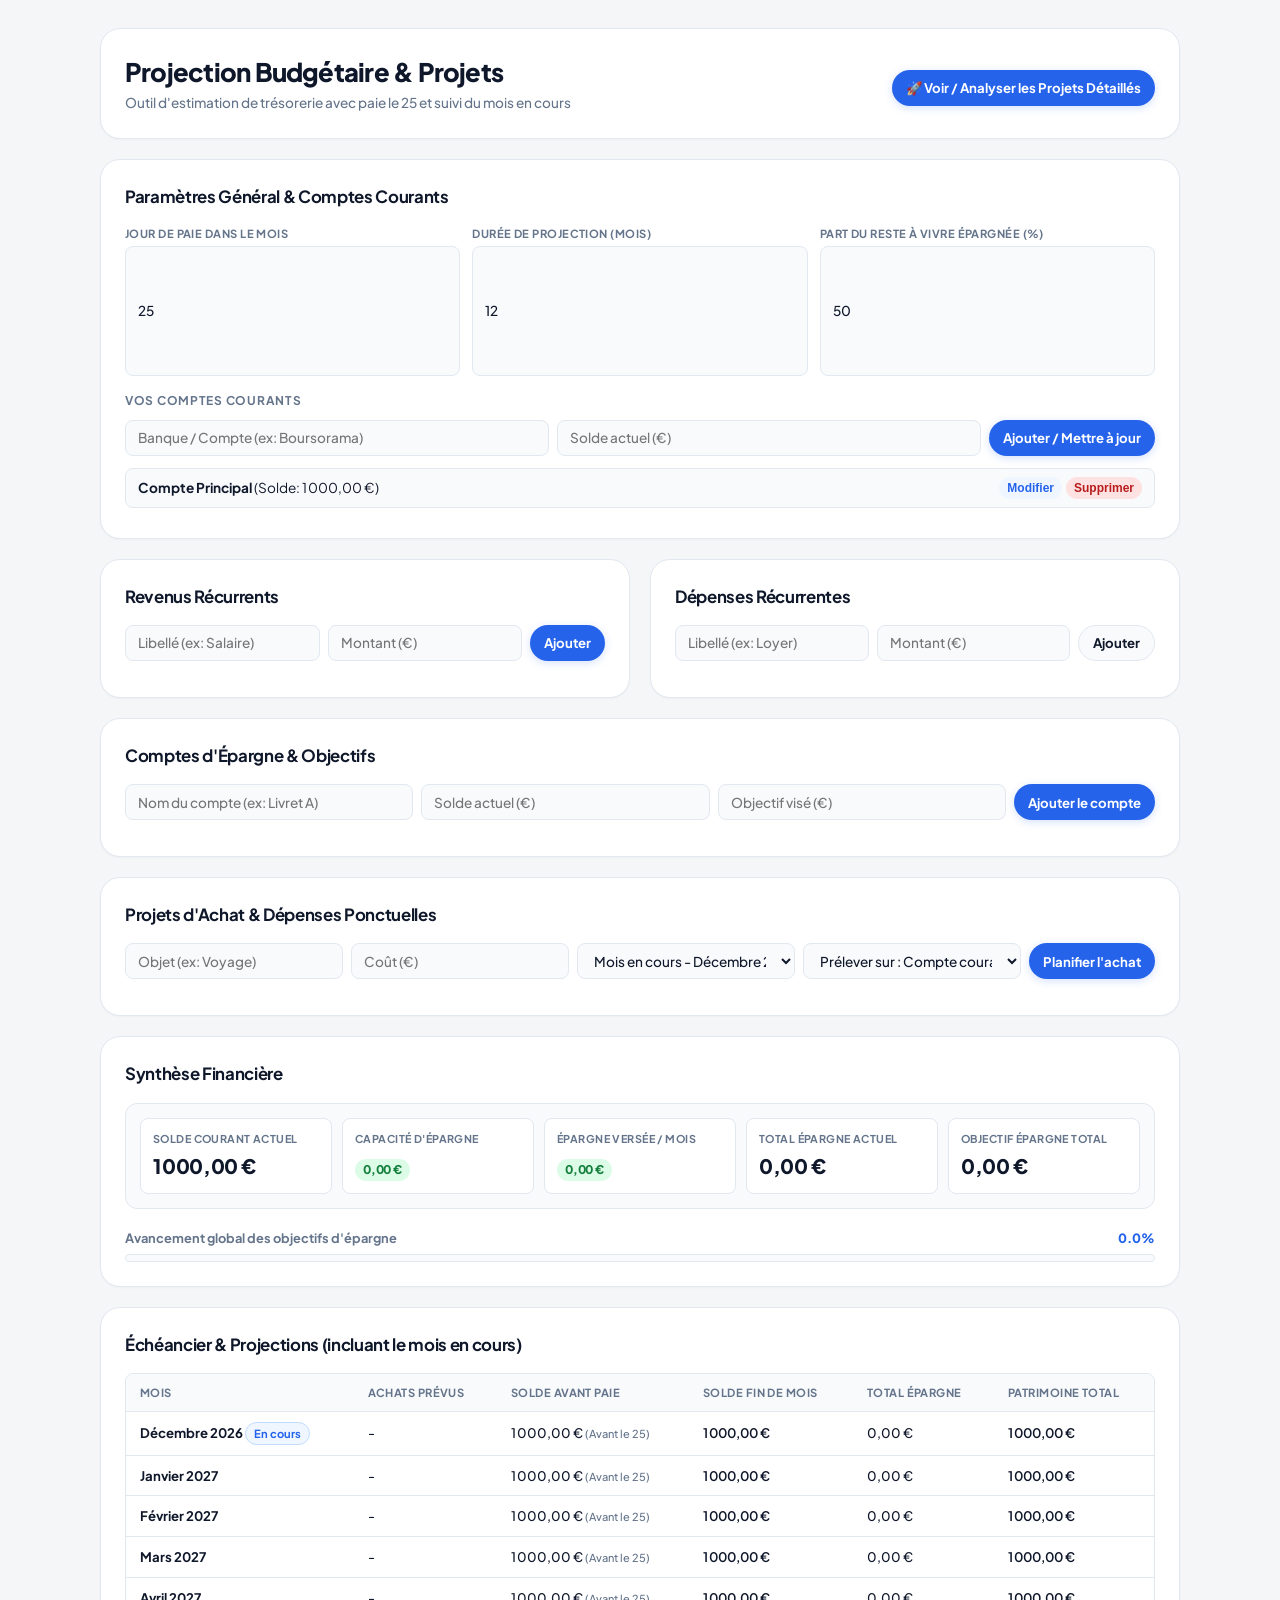
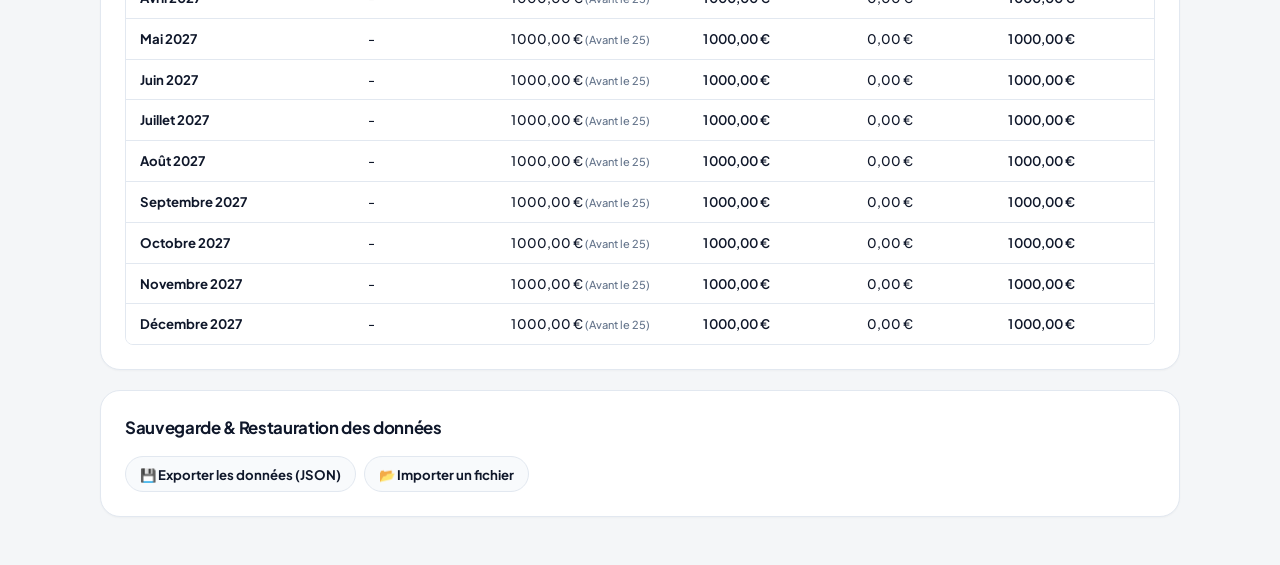
==== index.html @ f44c12ce "Add files via upload" ====
<!DOCTYPE html>
<html lang="fr">
<head>
    <meta charset="UTF-8">
    <meta name="viewport" content="width=device-width, initial-scale=1.0">
    <title>Gestion, Projection & Projets d'Achat</title>
    <link rel="stylesheet" href="style.css">
</head>
<body>
    <div class="app-container">
        <header class="app-header">
    <div>
        <h1>Projection Budgétaire & Projets</h1>
        <p>Outil d'estimation de trésorerie avec paie le 25 et suivi du mois en cours</p>
    </div>
    <div style="margin-top: 10px;">
        <a href="projet.html" class="btn btn-primary">🚀 Voir / Analyser les Projets Détaillés</a>
    </div>
</header>


        <section class="card shadow-sm">
            <h2 class="card-title">Paramètres Général & Comptes Courants</h2>
            <div class="form-grid mb-20">
                <div class="form-group">
                    <label for="payDay">Jour de paie dans le mois</label>
                    <input type="number" id="payDay" value="25" min="1" max="31">
                </div>
                <div class="form-group">
                    <label for="monthsToProject">Durée de projection (mois)</label>
                    <input type="number" id="monthsToProject" value="12" min="1" max="60">
                </div>
                <div class="form-group">
                    <label for="savingsRate">Part du reste à vivre épargnée (%)</label>
                    <input type="number" id="savingsRate" value="50" min="0" max="100">
                </div>
            </div>

            <h3 class="sub-title">Vos Comptes Courants</h3>
            <div class="form-row flex-wrap">
                <input type="text" id="checkingName" placeholder="Banque / Compte (ex: Boursorama)">
                <input type="number" id="checkingBalance" placeholder="Solde actuel (€)" step="0.01">
                <button id="addCheckingBtn" class="btn btn-primary">Ajouter / Mettre à jour</button>
                <button id="cancelEditCheckingBtn" class="btn btn-secondary" style="display: none;">Annuler</button>
            </div>
            <ul id="checkingList" class="data-list"></ul>
        </section>

        <div class="grid-2">
            <section class="card shadow-sm">
                <h2 class="card-title">Revenus Récurrents</h2>
                <div class="form-row flex-wrap">
                    <input type="text" id="incomeName" placeholder="Libellé (ex: Salaire)">
                    <input type="number" id="incomeAmount" placeholder="Montant (€)" step="0.01">
                    <button id="addIncomeBtn" class="btn btn-primary">Ajouter</button>
                    <button id="cancelEditIncomeBtn" class="btn btn-secondary" style="display: none;">Annuler</button>
                </div>
                <ul id="incomeList" class="data-list"></ul>
            </section>

            <section class="card shadow-sm">
                <h2 class="card-title">Dépenses Récurrentes</h2>
                <div class="form-row flex-wrap">
                    <input type="text" id="expenseName" placeholder="Libellé (ex: Loyer)">
                    <input type="number" id="expenseAmount" placeholder="Montant (€)" step="0.01">
                    <button id="addExpenseBtn" class="btn btn-secondary">Ajouter</button>
                    <button id="cancelEditExpenseBtn" class="btn btn-secondary" style="display: none;">Annuler</button>
                </div>
                <ul id="expenseList" class="data-list"></ul>
            </section>
        </div>

        <section class="card shadow-sm">
            <h2 class="card-title">Comptes d'Épargne & Objectifs</h2>
            <div class="form-row flex-wrap">
                <input type="text" id="savingsName" placeholder="Nom du compte (ex: Livret A)">
                <input type="number" id="savingsBalance" placeholder="Solde actuel (€)" step="0.01">
                <input type="number" id="savingsTarget" placeholder="Objectif visé (€)" step="0.01">
                <button id="addSavingsBtn" class="btn btn-primary">Ajouter le compte</button>
                <button id="cancelEditSavingsBtn" class="btn btn-secondary" style="display: none;">Annuler</button>
            </div>
            <ul id="savingsList" class="data-list"></ul>
        </section>

        <section class="card shadow-sm">
            <h2 class="card-title">Projets d'Achat & Dépenses Ponctuelles</h2>
            <div class="form-row flex-wrap">
                <input type="text" id="projectName" placeholder="Objet (ex: Voyage)">
                <input type="number" id="projectAmount" placeholder="Coût (€)" step="0.01">
                <select id="projectMonthSelect"></select>
                <select id="projectSourceSelect">
                    <option value="checking">Prélever sur : Compte courant</option>
                    <option value="savings">Prélever sur : Épargne</option>
                </select>
                <button id="addProjectBtn" class="btn btn-primary">Planifier l'achat</button>
                <button id="cancelEditProjectBtn" class="btn btn-secondary" style="display: none;">Annuler</button>
            </div>
            <ul id="projectList" class="data-list"></ul>
        </section>

        <section class="card shadow-sm">
            <h2 class="card-title">Synthèse Financière</h2>
            <div class="metrics-grid">
                <div class="metric-box">
                    <span class="metric-label">Solde Courant Actuel</span>
                    <span id="totalCheckingCurrent" class="metric-value">0.00 €</span>
                </div>
                <div class="metric-box">
                    <span class="metric-label">Capacité d'épargne</span>
                    <span id="monthlyNet" class="metric-value">0.00 €</span>
                </div>
                <div class="metric-box">
                    <span class="metric-label">Épargne versée / mois</span>
                    <span id="monthlySavings" class="metric-value positive">0.00 €</span>
                </div>
                <div class="metric-box">
                    <span class="metric-label">Total Épargne Actuel</span>
                    <span id="totalSavingsCurrent" class="metric-value">0.00 €</span>
                </div>
                <div class="metric-box">
                    <span class="metric-label">Objectif Épargne Total</span>
                    <span id="totalSavingsTarget" class="metric-value">0.00 €</span>
                </div>
            </div>

            <div class="progress-section">
                <div class="progress-info">
                    <span>Avancement global des objectifs d'épargne</span>
                    <span id="globalProgressPercent" class="progress-percent">0.0%</span>
                </div>
                <div class="progress-bar-bg">
                    <div id="globalProgressBar" class="progress-bar-fill" style="width: 0%;"></div>
                </div>
            </div>
        </section>

        <section class="card shadow-sm">
            <h2 class="card-title">Échéancier & Projections (incluant le mois en cours)</h2>
            <div class="table-container">
                <table class="data-table">
                    <thead>
                        <tr>
                            <th>Mois</th>
                            <th>Achats Prévus</th>
                            <th>Solde Avant Paie</th>
                            <th>Solde Fin de Mois</th>
                            <th>Total Épargne</th>
                            <th>Patrimoine Total</th>
                        </tr>
                    </thead>
                    <tbody id="projectionBody"></tbody>
                </table>
            </div>
        </section>

        <section class="card shadow-sm">
            <h2 class="card-title">Sauvegarde & Restauration des données</h2>
            <div class="backup-actions">
                <button id="exportBtn" class="btn btn-secondary">💾 Exporter les données (JSON)</button>
                <button id="importBtn" class="btn btn-secondary">📂 Importer un fichier</button>
                <input type="file" id="importFile" accept=".json" style="display: none;">
            </div>
        </section>
    </div>

    <script src="script.js"></script>
</body>
</html>
---- style.css ----
@import url('https://fonts.googleapis.com/css2?family=Plus+Jakarta+Sans:wght@400;500;600;700;800&display=swap');

:root {
    /* Fond principal clair & surfaces */
    --bg-main: #f4f6f8;
    --surface: #ffffff;
    --surface-secondary: #f8fafc;
    --surface-hover: #f1f5f9;

    /* Typographie */
    --text-main: #0f172a;
    --text-muted: #64748b;
    --text-light: #94a3b8;

    /* Bordures subtiles */
    --border-color: #e2e8f0;
    --border-hover: #cbd5e1;

    /* Couleurs d'accentuation issues du design */
    --primary: #2563eb;
    --primary-hover: #1d4ed8;
    --primary-light: #eff6ff;
    --primary-glow: rgba(37, 99, 235, 0.12);

    --secondary: #0f172a;
    --secondary-hover: #1e293b;

    --success: #10b981;
    --success-light: #dcfce7;
    --success-text: #15803d;

    --danger: #ef4444;
    --danger-light: #fee2e2;
    --danger-text: #b91c1c;

    --warning: #f59e0b;
    --warning-light: #fef3c7;
    --warning-text: #b45309;

    --purple: #8b5cf6;
    --purple-light: #f3e8ff;

    /* Rayons de courbure arrondis */
    --radius-sm: 8px;
    --radius-md: 12px;
    --radius-lg: 20px;
    --radius-pill: 9999px;

    /* Ombres douces */
    --shadow-sm: 0 1px 2px rgba(0, 0, 0, 0.03);
    --shadow-md: 0 4px 12px -2px rgba(15, 23, 42, 0.05);

    --transition: all 0.2s cubic-bezier(0.4, 0, 0.2, 1);
}

/* Reset & Style Global */
* {
    box-sizing: border-box;
    margin: 0;
    padding: 0;
}

body {
    font-family: 'Plus Jakarta Sans', -apple-system, BlinkMacSystemFont, sans-serif;
    background-color: var(--bg-main);
    color: var(--text-main);
    line-height: 1.5;
    padding: clamp(12px, 2.5vw, 28px);
    -webkit-font-smoothing: antialiased;
}

.app-container {
    max-width: 1080px;
    margin: 0 auto;
    width: 100%;
}

/* En-tête */
.app-header {
    display: flex;
    justify-content: space-between;
    align-items: center;
    flex-wrap: wrap;
    gap: 12px;
    margin-bottom: 20px;
    padding: clamp(16px, 3vw, 24px);
    background: var(--surface);
    border: 1px solid var(--border-color);
    border-radius: var(--radius-lg);
    box-shadow: var(--shadow-sm);
}

.app-header h1 {
    font-size: clamp(1.25rem, 3vw, 1.6rem);
    font-weight: 800;
    letter-spacing: -0.03em;
    color: var(--text-main);
}

.app-header p {
    color: var(--text-muted);
    font-size: 0.85rem;
    font-weight: 500;
    margin-top: 2px;
}

.backup-actions {
    display: flex;
    gap: 8px;
    flex-wrap: wrap;
}

/* Cartes */
.card {
    background: var(--surface);
    border: 1px solid var(--border-color);
    border-radius: var(--radius-lg);
    padding: clamp(16px, 3vw, 24px);
    margin-bottom: 20px;
    box-shadow: var(--shadow-sm);
    transition: var(--transition);
}

.card:hover {
    box-shadow: var(--shadow-md);
    border-color: var(--border-hover);
}

.card-title {
    font-size: 1.05rem;
    font-weight: 700;
    letter-spacing: -0.02em;
    margin-bottom: 16px;
    color: var(--text-main);
}

.sub-title {
    font-size: 0.75rem;
    font-weight: 700;
    text-transform: uppercase;
    letter-spacing: 0.06em;
    color: var(--text-muted);
    margin-bottom: 10px;
}

/* Grilles Responsive */
.grid-2 {
    display: grid;
    grid-template-columns: repeat(auto-fit, minmax(min(100%, 420px), 1fr));
    gap: 20px;
}

.form-grid {
    display: grid;
    grid-template-columns: repeat(auto-fit, minmax(min(100%, 180px), 1fr));
    gap: 12px;
}

.mb-20 { margin-bottom: 16px; }

/* Formulaires & Champs Réduits */
.form-group {
    display: flex;
    flex-direction: column;
    gap: 4px;
}

.form-group label {
    font-size: 0.7rem;
    font-weight: 700;
    text-transform: uppercase;
    letter-spacing: 0.04em;
    color: var(--text-muted);
}

.form-row {
    display: flex;
    gap: 8px;
    margin-bottom: 12px;
}

.flex-wrap { flex-wrap: wrap; }

/* Champs compacts à hauteur 36px */
input[type="text"],
input[type="number"],
input[type="file"],
select {
    padding: 6px 12px;
    border: 1px solid var(--border-color);
    border-radius: var(--radius-sm);
    font-size: 0.85rem;
    font-weight: 500;
    font-family: inherit;
    outline: none;
    background-color: var(--surface-secondary);
    color: var(--text-main);
    flex: 1 1 130px;
    min-width: 0;
    height: 36px;
    transition: var(--transition);
}

input[type="file"] {
    padding: 5px 8px;
    font-size: 0.8rem;
}

input:focus, select:focus {
    background-color: var(--surface);
    border-color: var(--primary);
    box-shadow: 0 0 0 3px var(--primary-glow);
}

/* Boutons compacts à hauteur 36px */
.btn {
    padding: 6px 14px;
    border: none;
    border-radius: var(--radius-pill);
    font-size: 0.825rem;
    font-weight: 700;
    font-family: inherit;
    cursor: pointer;
    white-space: nowrap;
    transition: var(--transition);
    display: inline-flex;
    align-items: center;
    justify-content: center;
    gap: 6px;
    height: 36px;
    text-decoration: none;
}

.btn-primary {
    background-color: var(--primary);
    color: white;
    box-shadow: 0 2px 8px rgba(37, 99, 235, 0.2);
}

.btn-primary:hover {
    background-color: var(--primary-hover);
    transform: translateY(-1px);
}

.btn-secondary {
    background-color: var(--surface-secondary);
    color: var(--text-main);
    border: 1px solid var(--border-color);
}

.btn-secondary:hover {
    background-color: var(--surface-hover);
    border-color: var(--border-hover);
}

/* Métriques & Indicateurs Compacts */
.metrics-grid {
    display: grid;
    grid-template-columns: repeat(auto-fit, minmax(140px, 1fr));
    gap: 10px;
    background-color: var(--surface-secondary);
    padding: 14px;
    border-radius: var(--radius-md);
    margin-bottom: 20px;
    border: 1px solid var(--border-color);
}

.metric-box {
    background: var(--surface);
    padding: 12px;
    border-radius: var(--radius-sm);
    border: 1px solid var(--border-color);
    display: flex;
    flex-direction: column;
    justify-content: space-between;
}

.metric-label {
    font-size: 0.675rem;
    font-weight: 700;
    color: var(--text-muted);
    text-transform: uppercase;
    letter-spacing: 0.04em;
}

.metric-value {
    font-size: clamp(1.05rem, 1.8vw, 1.25rem);
    font-weight: 800;
    margin-top: 4px;
    letter-spacing: -0.02em;
}

.positive {
    color: var(--success-text);
    background-color: var(--success-light);
    padding: 2px 8px;
    border-radius: var(--radius-pill);
    font-size: 0.75rem;
    display: inline-block;
    width: fit-content;
}

.negative {
    color: var(--danger-text);
    background-color: var(--danger-light);
    padding: 2px 8px;
    border-radius: var(--radius-pill);
    font-size: 0.75rem;
    display: inline-block;
    width: fit-content;
}

/* Listes d'éléments */
.data-list { list-style: none; }

.data-list li {
    display: flex;
    justify-content: space-between;
    align-items: center;
    padding: 8px 12px;
    margin-bottom: 6px;
    border-radius: var(--radius-sm);
    background-color: var(--surface-secondary);
    border: 1px solid var(--border-color);
    font-size: 0.85rem;
    transition: var(--transition);
}

.data-list li:hover {
    background-color: var(--surface);
    border-color: var(--border-hover);
}

.item-info { display: flex; flex-direction: column; }
.item-subtext { font-size: 0.775rem; color: var(--text-muted); font-weight: 500; }

.action-btns { display: flex; align-items: center; gap: 4px; }

.edit-btn, .delete-btn {
    background: none;
    border: none;
    cursor: pointer;
    font-size: 0.75rem;
    font-weight: 700;
    padding: 4px 8px;
    border-radius: var(--radius-pill);
    transition: var(--transition);
}

.edit-btn { color: var(--primary); background-color: var(--primary-light); }
.edit-btn:hover { background-color: #dbeafe; }
.delete-btn { color: var(--danger-text); background-color: var(--danger-light); }
.delete-btn:hover { background-color: #fca5a5; }

/* Barre de progression */
.progress-section { margin-top: 16px; }

.progress-info {
    display: flex;
    justify-content: space-between;
    font-size: 0.8rem;
    font-weight: 700;
    margin-bottom: 6px;
    color: var(--text-muted);
}

.progress-percent { color: var(--primary); font-weight: 800; }

.progress-bar-bg {
    width: 100%;
    height: 8px;
    background-color: var(--surface-secondary);
    border-radius: var(--radius-pill);
    overflow: hidden;
    border: 1px solid var(--border-color);
}

.progress-bar-fill {
    height: 100%;
    background: linear-gradient(90deg, var(--primary) 0%, var(--purple) 100%);
    border-radius: var(--radius-pill);
    transition: width 0.5s ease;
}

/* Tableau Responsive */
.table-container {
    width: 100%;
    overflow-x: auto;
    -webkit-overflow-scrolling: touch;
    border-radius: var(--radius-sm);
    border: 1px solid var(--border-color);
}

.data-table {
    width: 100%;
    min-width: 600px;
    border-collapse: collapse;
    text-align: left;
    font-size: 0.825rem;
}

.data-table th {
    background-color: var(--surface-secondary);
    color: var(--text-muted);
    font-weight: 700;
    font-size: 0.7rem;
    text-transform: uppercase;
    letter-spacing: 0.04em;
    padding: 10px 14px;
    border-bottom: 1px solid var(--border-color);
}

.data-table td {
    padding: 10px 14px;
    border-bottom: 1px solid var(--border-color);
    background-color: var(--surface);
    color: var(--text-main);
    font-weight: 500;
}

.data-table tbody tr:hover td { background-color: var(--surface-secondary); }
.data-table tbody tr:last-child td { border-bottom: none; }

.badge-source {
    display: inline-block;
    padding: 2px 8px;
    border-radius: var(--radius-pill);
    font-size: 0.7rem;
    font-weight: 700;
    background-color: var(--primary-light);
    color: var(--primary);
    border: 1px solid #bfdbfe;
}

/* Adaptations Écrans Mobiles */
@media (max-width: 640px) {
    .app-header {
        flex-direction: column;
        align-items: stretch;
    }

    .backup-actions {
        width: 100%;
    }

    .backup-actions .btn {
        flex: 1;
    }

    .form-row {
        flex-direction: column;
    }

    .form-row input,
    .form-row select,
    .form-row .btn {
        width: 100%;
    }

    .metrics-grid {
        grid-template-columns: repeat(2, 1fr);
    }
}
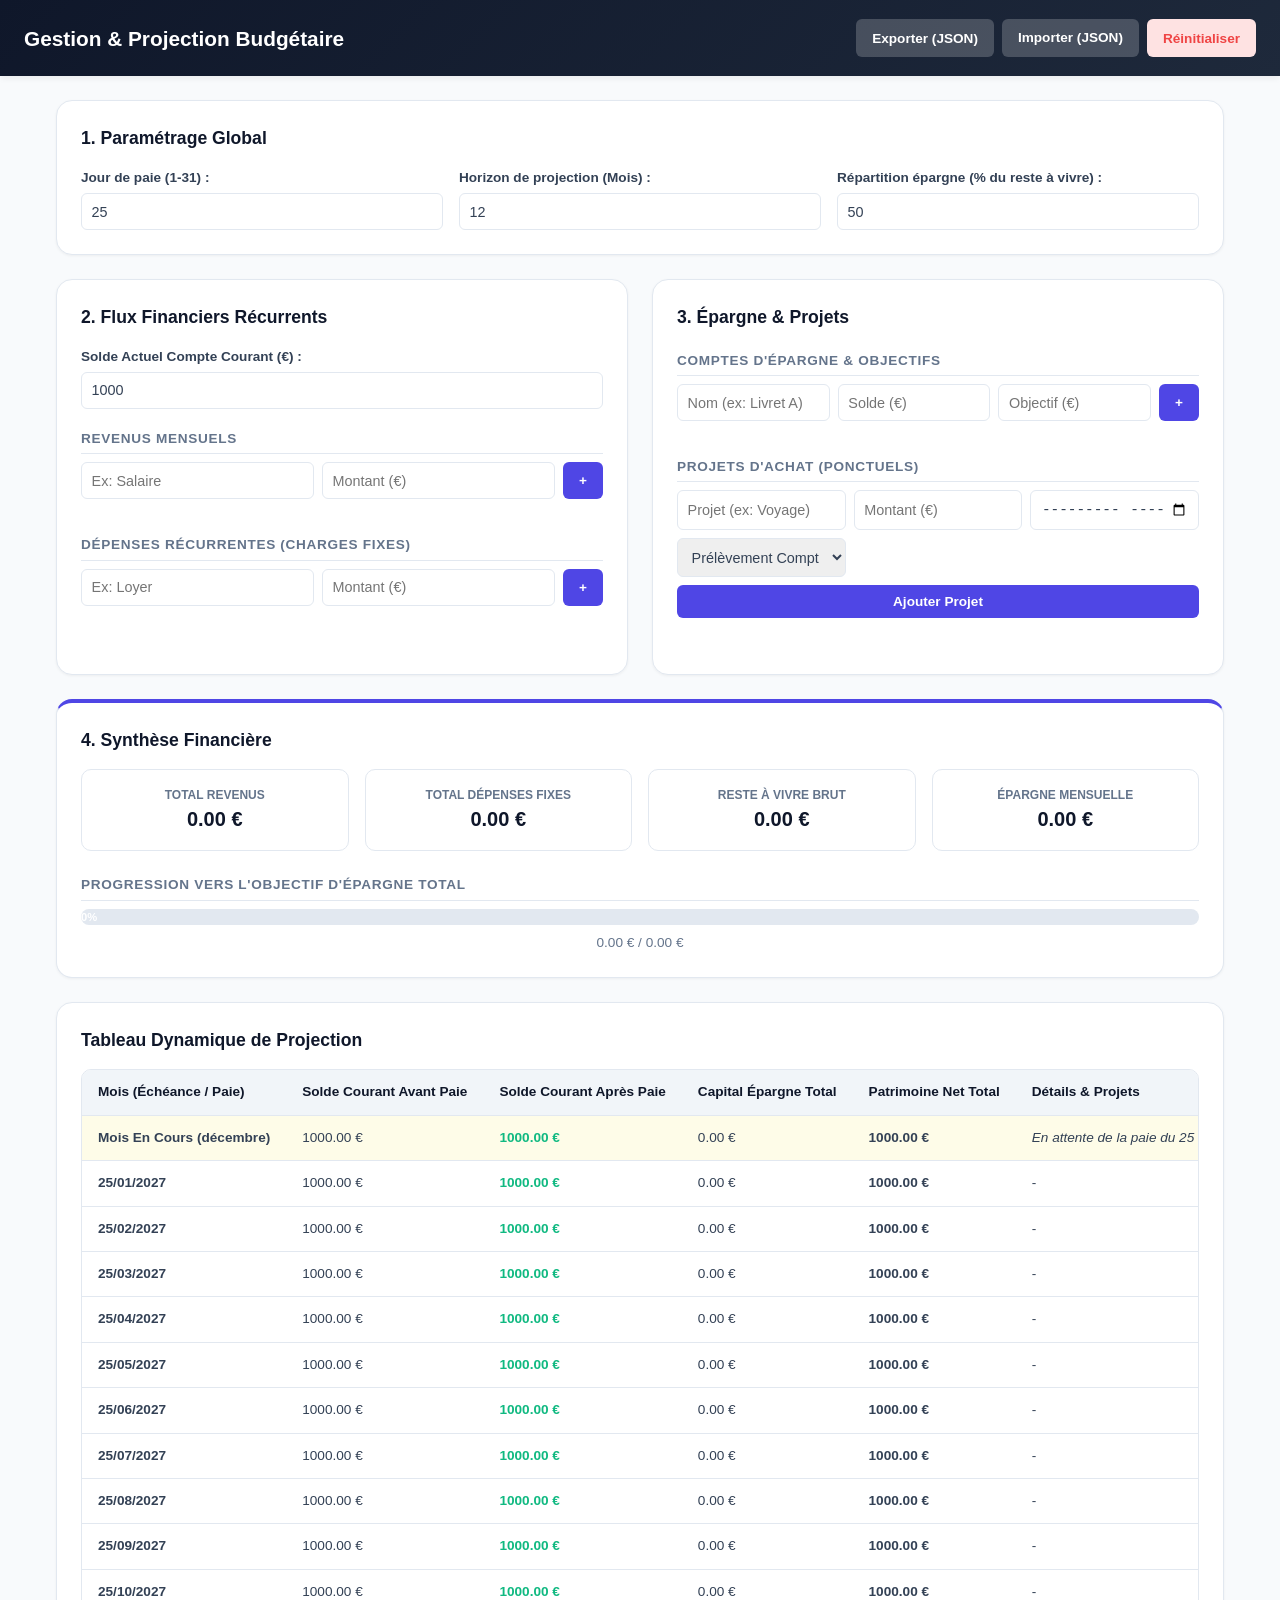
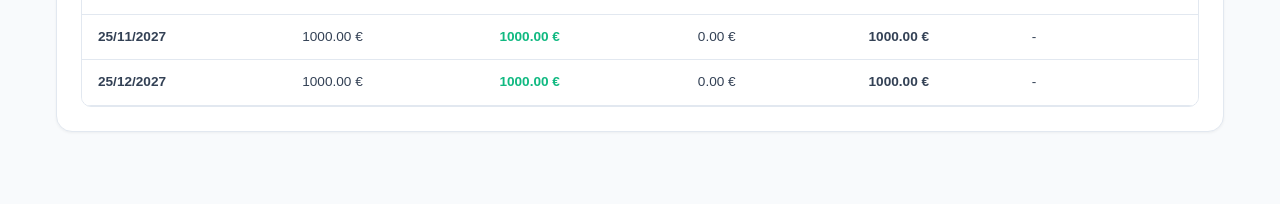
==== commit 82a25d42: "Add files via upload" ====
--- a/index.html
+++ b/index.html
@@ -3,166 +3,146 @@
 <head>
     <meta charset="UTF-8">
     <meta name="viewport" content="width=device-width, initial-scale=1.0">
-    <title>Gestion, Projection & Projets d'Achat</title>
+    <title>Gestion & Projection Budgétaire</title>
     <link rel="stylesheet" href="style.css">
 </head>
 <body>
-    <div class="app-container">
-        <header class="app-header">
-    <div>
-        <h1>Projection Budgétaire & Projets</h1>
-        <p>Outil d'estimation de trésorerie avec paie le 25 et suivi du mois en cours</p>
-    </div>
-    <div style="margin-top: 10px;">
-        <a href="projet.html" class="btn btn-primary">🚀 Voir / Analyser les Projets Détaillés</a>
-    </div>
-</header>
+    <header>
+        <h1>Gestion & Projection Budgétaire</h1>
+        <div class="actions-io">
+            <button id="export-btn" class="btn secondary">Exporter (JSON)</button>
+            <label for="import-file" class="btn secondary">Importer (JSON)</label>
+            <input type="file" id="import-file" accept=".json" style="display: none;">
+            <button id="reset-btn" class="btn danger">Réinitialiser</button>
+        </div>
+    </header>
 
-
-        <section class="card shadow-sm">
-            <h2 class="card-title">Paramètres Général & Comptes Courants</h2>
-            <div class="form-grid mb-20">
+    <main class="container">
+        <!-- 1. PARAMÉTRAGE GLOBAL -->
+        <section class="card">
+            <h2>1. Paramétrage Global</h2>
+            <div class="form-grid">
                 <div class="form-group">
-                    <label for="payDay">Jour de paie dans le mois</label>
-                    <input type="number" id="payDay" value="25" min="1" max="31">
+                    <label for="pay-day">Jour de paie (1-31) :</label>
+                    <input type="number" id="pay-day" min="1" max="31" value="25">
                 </div>
                 <div class="form-group">
-                    <label for="monthsToProject">Durée de projection (mois)</label>
-                    <input type="number" id="monthsToProject" value="12" min="1" max="60">
+                    <label for="horizon">Horizon de projection (Mois) :</label>
+                    <input type="number" id="horizon" min="1" max="60" value="12">
                 </div>
                 <div class="form-group">
-                    <label for="savingsRate">Part du reste à vivre épargnée (%)</label>
-                    <input type="number" id="savingsRate" value="50" min="0" max="100">
-                </div>
-            </div>
-
-            <h3 class="sub-title">Vos Comptes Courants</h3>
-            <div class="form-row flex-wrap">
-                <input type="text" id="checkingName" placeholder="Banque / Compte (ex: Boursorama)">
-                <input type="number" id="checkingBalance" placeholder="Solde actuel (€)" step="0.01">
-                <button id="addCheckingBtn" class="btn btn-primary">Ajouter / Mettre à jour</button>
-                <button id="cancelEditCheckingBtn" class="btn btn-secondary" style="display: none;">Annuler</button>
-            </div>
-            <ul id="checkingList" class="data-list"></ul>
-        </section>
-
-        <div class="grid-2">
-            <section class="card shadow-sm">
-                <h2 class="card-title">Revenus Récurrents</h2>
-                <div class="form-row flex-wrap">
-                    <input type="text" id="incomeName" placeholder="Libellé (ex: Salaire)">
-                    <input type="number" id="incomeAmount" placeholder="Montant (€)" step="0.01">
-                    <button id="addIncomeBtn" class="btn btn-primary">Ajouter</button>
-                    <button id="cancelEditIncomeBtn" class="btn btn-secondary" style="display: none;">Annuler</button>
-                </div>
-                <ul id="incomeList" class="data-list"></ul>
-            </section>
-
-            <section class="card shadow-sm">
-                <h2 class="card-title">Dépenses Récurrentes</h2>
-                <div class="form-row flex-wrap">
-                    <input type="text" id="expenseName" placeholder="Libellé (ex: Loyer)">
-                    <input type="number" id="expenseAmount" placeholder="Montant (€)" step="0.01">
-                    <button id="addExpenseBtn" class="btn btn-secondary">Ajouter</button>
-                    <button id="cancelEditExpenseBtn" class="btn btn-secondary" style="display: none;">Annuler</button>
-                </div>
-                <ul id="expenseList" class="data-list"></ul>
-            </section>
-        </div>
-
-        <section class="card shadow-sm">
-            <h2 class="card-title">Comptes d'Épargne & Objectifs</h2>
-            <div class="form-row flex-wrap">
-                <input type="text" id="savingsName" placeholder="Nom du compte (ex: Livret A)">
-                <input type="number" id="savingsBalance" placeholder="Solde actuel (€)" step="0.01">
-                <input type="number" id="savingsTarget" placeholder="Objectif visé (€)" step="0.01">
-                <button id="addSavingsBtn" class="btn btn-primary">Ajouter le compte</button>
-                <button id="cancelEditSavingsBtn" class="btn btn-secondary" style="display: none;">Annuler</button>
-            </div>
-            <ul id="savingsList" class="data-list"></ul>
-        </section>
-
-        <section class="card shadow-sm">
-            <h2 class="card-title">Projets d'Achat & Dépenses Ponctuelles</h2>
-            <div class="form-row flex-wrap">
-                <input type="text" id="projectName" placeholder="Objet (ex: Voyage)">
-                <input type="number" id="projectAmount" placeholder="Coût (€)" step="0.01">
-                <select id="projectMonthSelect"></select>
-                <select id="projectSourceSelect">
-                    <option value="checking">Prélever sur : Compte courant</option>
-                    <option value="savings">Prélever sur : Épargne</option>
-                </select>
-                <button id="addProjectBtn" class="btn btn-primary">Planifier l'achat</button>
-                <button id="cancelEditProjectBtn" class="btn btn-secondary" style="display: none;">Annuler</button>
-            </div>
-            <ul id="projectList" class="data-list"></ul>
-        </section>
-
-        <section class="card shadow-sm">
-            <h2 class="card-title">Synthèse Financière</h2>
-            <div class="metrics-grid">
-                <div class="metric-box">
-                    <span class="metric-label">Solde Courant Actuel</span>
-                    <span id="totalCheckingCurrent" class="metric-value">0.00 €</span>
-                </div>
-                <div class="metric-box">
-                    <span class="metric-label">Capacité d'épargne</span>
-                    <span id="monthlyNet" class="metric-value">0.00 €</span>
-                </div>
-                <div class="metric-box">
-                    <span class="metric-label">Épargne versée / mois</span>
-                    <span id="monthlySavings" class="metric-value positive">0.00 €</span>
-                </div>
-                <div class="metric-box">
-                    <span class="metric-label">Total Épargne Actuel</span>
-                    <span id="totalSavingsCurrent" class="metric-value">0.00 €</span>
-                </div>
-                <div class="metric-box">
-                    <span class="metric-label">Objectif Épargne Total</span>
-                    <span id="totalSavingsTarget" class="metric-value">0.00 €</span>
-                </div>
-            </div>
-
-            <div class="progress-section">
-                <div class="progress-info">
-                    <span>Avancement global des objectifs d'épargne</span>
-                    <span id="globalProgressPercent" class="progress-percent">0.0%</span>
-                </div>
-                <div class="progress-bar-bg">
-                    <div id="globalProgressBar" class="progress-bar-fill" style="width: 0%;"></div>
+                    <label for="savings-rate">Répartition épargne (% du reste à vivre) :</label>
+                    <input type="number" id="savings-rate" min="0" max="100" value="50">
                 </div>
             </div>
         </section>
 
-        <section class="card shadow-sm">
-            <h2 class="card-title">Échéancier & Projections (incluant le mois en cours)</h2>
-            <div class="table-container">
-                <table class="data-table">
+        <div class="grid-2-col">
+            <!-- 2. REVENUS & DÉPENSES -->
+            <section class="card">
+                <h2>2. Flux Financiers Récurrents</h2>
+                
+                <div class="form-group margin-bottom">
+                    <label for="initial-checking">Solde Actuel Compte Courant (€) :</label>
+                    <input type="number" id="initial-checking" placeholder="Ex: 1500" step="0.01">
+                </div>
+
+                <h3>Revenus Mensuels</h3>
+                <form id="form-income" class="form-inline">
+                    <input type="text" placeholder="Ex: Salaire" required id="income-label">
+                    <input type="number" placeholder="Montant (€)" step="0.01" required id="income-amount">
+                    <button type="submit" class="btn success">+</button>
+                </form>
+                <ul id="list-incomes" class="item-list"></ul>
+
+                <h3>Dépenses Récurrentes (Charges Fixes)</h3>
+                <form id="form-expense" class="form-inline">
+                    <input type="text" placeholder="Ex: Loyer" required id="expense-label">
+                    <input type="number" placeholder="Montant (€)" step="0.01" required id="expense-amount">
+                    <button type="submit" class="btn success">+</button>
+                </form>
+                <ul id="list-expenses" class="item-list"></ul>
+            </section>
+
+            <!-- COMPTES D'ÉPARGNE & PROJETS -->
+            <section class="card">
+                <h2>3. Épargne & Projets</h2>
+                
+                <h3>Comptes d'Épargne & Objectifs</h3>
+                <form id="form-savings" class="form-inline">
+                    <input type="text" placeholder="Nom (ex: Livret A)" required id="savings-label">
+                    <input type="number" placeholder="Solde (€)" step="0.01" required id="savings-current">
+                    <input type="number" placeholder="Objectif (€)" step="0.01" required id="savings-target">
+                    <button type="submit" class="btn success">+</button>
+                </form>
+                <ul id="list-savings" class="item-list"></ul>
+
+                <h3>Projets d'Achat (Ponctuels)</h3>
+                <form id="form-project" class="form-grid-mini">
+                    <input type="text" placeholder="Projet (ex: Voyage)" required id="project-label">
+                    <input type="number" placeholder="Montant (€)" step="0.01" required id="project-amount">
+                    <input type="month" required id="project-date">
+                    <select id="project-source">
+                        <option value="checking">Prélèvement Compte Courant</option>
+                        <option value="savings">Prélèvement Épargne</option>
+                    </select>
+                    <button type="submit" class="btn success full-width">Ajouter Projet</button>
+                </form>
+                <ul id="list-projects" class="item-list"></ul>
+            </section>
+        </div>
+
+        <!-- 4. SYNTHÈSE & PROJECTIONS -->
+        <section class="card highlight">
+            <h2>4. Synthèse Financière</h2>
+            <div class="metrics-grid">
+                <div class="metric">
+                    <span class="metric-title">Total Revenus</span>
+                    <span id="metric-income" class="metric-value">0.00 €</span>
+                </div>
+                <div class="metric">
+                    <span class="metric-title">Total Dépenses Fixes</span>
+                    <span id="metric-expense" class="metric-value">0.00 €</span>
+                </div>
+                <div class="metric">
+                    <span class="metric-title">Reste à Vivre Brut</span>
+                    <span id="metric-leftover" class="metric-value">0.00 €</span>
+                </div>
+                <div class="metric">
+                    <span class="metric-title">Épargne Mensuelle</span>
+                    <span id="metric-savings-monthly" class="metric-value">0.00 €</span>
+                </div>
+            </div>
+
+            <h3>Progression vers l'Objectif d'Épargne Total</h3>
+            <div class="progress-bar-container">
+                <div id="savings-progress-bar" class="progress-bar" style="width: 0%;">0%</div>
+            </div>
+            <p id="progress-text" class="text-center">0 € / 0 €</p>
+        </section>
+
+        <section class="card">
+            <h2>Tableau Dynamique de Projection</h2>
+            <div class="table-responsive">
+                <table>
                     <thead>
                         <tr>
-                            <th>Mois</th>
-                            <th>Achats Prévus</th>
-                            <th>Solde Avant Paie</th>
-                            <th>Solde Fin de Mois</th>
-                            <th>Total Épargne</th>
-                            <th>Patrimoine Total</th>
+                            <th>Mois (Échéance / Paie)</th>
+                            <th>Solde Courant Avant Paie</th>
+                            <th>Solde Courant Après Paie</th>
+                            <th>Capital Épargne Total</th>
+                            <th>Patrimoine Net Total</th>
+                            <th>Détails & Projets</th>
                         </tr>
                     </thead>
-                    <tbody id="projectionBody"></tbody>
+                    <tbody id="projection-tbody">
+                        <!-- Généré dynamiquement en JS -->
+                    </tbody>
                 </table>
             </div>
         </section>
+    </main>
 
-        <section class="card shadow-sm">
-            <h2 class="card-title">Sauvegarde & Restauration des données</h2>
-            <div class="backup-actions">
-                <button id="exportBtn" class="btn btn-secondary">💾 Exporter les données (JSON)</button>
-                <button id="importBtn" class="btn btn-secondary">📂 Importer un fichier</button>
-                <input type="file" id="importFile" accept=".json" style="display: none;">
-            </div>
-        </section>
-    </div>
-
-    <script src="script.js"></script>
+    <script src="app.js"></script>
 </body>
 </html>
--- a/style.css
+++ b/style.css
@@ -1,59 +1,35 @@
-@import url('https://fonts.googleapis.com/css2?family=Plus+Jakarta+Sans:wght@400;500;600;700;800&display=swap');
-
+/* ==========================================================================
+   VARIABLES & DESIGN SYSTEM
+   ========================================================================== */
 :root {
-    /* Fond principal clair & surfaces */
-    --bg-main: #f4f6f8;
-    --surface: #ffffff;
-    --surface-secondary: #f8fafc;
-    --surface-hover: #f1f5f9;
-
-    /* Typographie */
-    --text-main: #0f172a;
+    --primary: #0f172a;
+    --primary-light: #1e293b;
+    --accent: #4f46e5;
+    --accent-hover: #4338ca;
+    --accent-subtle: #eef2ff;
+    
+    --success: #10b981;
+    --danger: #ef4444;
+    
+    --bg-main: #f8fafc;
+    --bg-card: #ffffff;
+    
+    --text-main: #334155;
     --text-muted: #64748b;
-    --text-light: #94a3b8;
-
-    /* Bordures subtiles */
-    --border-color: #e2e8f0;
-    --border-hover: #cbd5e1;
-
-    /* Couleurs d'accentuation issues du design */
-    --primary: #2563eb;
-    --primary-hover: #1d4ed8;
-    --primary-light: #eff6ff;
-    --primary-glow: rgba(37, 99, 235, 0.12);
-
-    --secondary: #0f172a;
-    --secondary-hover: #1e293b;
-
-    --success: #10b981;
-    --success-light: #dcfce7;
-    --success-text: #15803d;
-
-    --danger: #ef4444;
-    --danger-light: #fee2e2;
-    --danger-text: #b91c1c;
-
-    --warning: #f59e0b;
-    --warning-light: #fef3c7;
-    --warning-text: #b45309;
-
-    --purple: #8b5cf6;
-    --purple-light: #f3e8ff;
-
-    /* Rayons de courbure arrondis */
-    --radius-sm: 8px;
-    --radius-md: 12px;
-    --radius-lg: 20px;
-    --radius-pill: 9999px;
-
-    /* Ombres douces */
-    --shadow-sm: 0 1px 2px rgba(0, 0, 0, 0.03);
-    --shadow-md: 0 4px 12px -2px rgba(15, 23, 42, 0.05);
-
-    --transition: all 0.2s cubic-bezier(0.4, 0, 0.2, 1);
-}
-
-/* Reset & Style Global */
+    --border: #e2e8f0;
+    
+    --radius-sm: 6px;
+    --radius-md: 10px;
+    --radius-lg: 16px;
+    
+    --shadow-sm: 0 1px 3px rgba(0, 0, 0, 0.05);
+    --shadow-md: 0 4px 6px -1px rgba(0, 0, 0, 0.05);
+    --transition: all 0.2s ease-in-out;
+}
+
+/* ==========================================================================
+   RESET & RESPONSIVE LAYOUT
+   ========================================================================== */
 * {
     box-sizing: border-box;
     margin: 0;
@@ -61,403 +37,298 @@
 }
 
 body {
-    font-family: 'Plus Jakarta Sans', -apple-system, BlinkMacSystemFont, sans-serif;
     background-color: var(--bg-main);
     color: var(--text-main);
+    font-family: -apple-system, BlinkMacSystemFont, "Segoe UI", Roboto, Helvetica, Arial, sans-serif;
     line-height: 1.5;
-    padding: clamp(12px, 2.5vw, 28px);
+    padding-bottom: 3rem;
     -webkit-font-smoothing: antialiased;
 }
 
-.app-container {
-    max-width: 1080px;
-    margin: 0 auto;
-    width: 100%;
-}
-
-/* En-tête */
-.app-header {
+header {
+    background: linear-gradient(135deg, var(--primary) 0%, var(--primary-light) 100%);
+    color: #ffffff;
+    padding: 1.2rem 1.5rem;
     display: flex;
     justify-content: space-between;
     align-items: center;
     flex-wrap: wrap;
-    gap: 12px;
-    margin-bottom: 20px;
-    padding: clamp(16px, 3vw, 24px);
-    background: var(--surface);
-    border: 1px solid var(--border-color);
+    gap: 1rem;
+    box-shadow: var(--shadow-md);
+}
+
+header h1 {
+    font-size: 1.3rem;
+    font-weight: 700;
+}
+
+.actions-io {
+    display: flex;
+    gap: 0.5rem;
+    flex-wrap: wrap;
+}
+
+.container {
+    max-width: 1200px;
+    margin: 1.5rem auto;
+    padding: 0 1rem;
+    display: flex;
+    flex-direction: column;
+    gap: 1.5rem;
+}
+
+.grid-2-col {
+    display: grid;
+    grid-template-columns: repeat(2, 1fr);
+    gap: 1.5rem;
+}
+
+/* Responsive Grid Adaptation */
+@media (max-width: 850px) {
+    .grid-2-col {
+        grid-template-columns: 1fr;
+    }
+    
+    header {
+        flex-direction: column;
+        align-items: stretch;
+    }
+
+    .actions-io {
+        justify-content: space-between;
+    }
+
+    .actions-io .btn, .actions-io label {
+        flex: 1;
+        text-align: center;
+        font-size: 0.8rem;
+        padding: 0.5rem;
+    }
+}
+
+/* ==========================================================================
+   COMPOSANTS & FORMULAIRES
+   ========================================================================== */
+.card {
+    background: var(--bg-card);
     border-radius: var(--radius-lg);
+    padding: 1.5rem;
+    border: 1px solid var(--border);
     box-shadow: var(--shadow-sm);
 }
 
-.app-header h1 {
-    font-size: clamp(1.25rem, 3vw, 1.6rem);
-    font-weight: 800;
-    letter-spacing: -0.03em;
-    color: var(--text-main);
-}
-
-.app-header p {
+.card.highlight {
+    border-top: 4px solid var(--accent);
+}
+
+h2 {
+    font-size: 1.1rem;
+    font-weight: 700;
+    color: var(--primary);
+    margin-bottom: 1rem;
+}
+
+h3 {
+    font-size: 0.85rem;
+    text-transform: uppercase;
+    letter-spacing: 0.05em;
+    font-weight: 600;
     color: var(--text-muted);
-    font-size: 0.85rem;
-    font-weight: 500;
-    margin-top: 2px;
-}
-
-.backup-actions {
-    display: flex;
-    gap: 8px;
-    flex-wrap: wrap;
-}
-
-/* Cartes */
-.card {
-    background: var(--surface);
-    border: 1px solid var(--border-color);
-    border-radius: var(--radius-lg);
-    padding: clamp(16px, 3vw, 24px);
-    margin-bottom: 20px;
-    box-shadow: var(--shadow-sm);
-    transition: var(--transition);
-}
-
-.card:hover {
-    box-shadow: var(--shadow-md);
-    border-color: var(--border-hover);
-}
-
-.card-title {
-    font-size: 1.05rem;
-    font-weight: 700;
-    letter-spacing: -0.02em;
-    margin-bottom: 16px;
-    color: var(--text-main);
-}
-
-.sub-title {
-    font-size: 0.75rem;
-    font-weight: 700;
-    text-transform: uppercase;
-    letter-spacing: 0.06em;
-    color: var(--text-muted);
-    margin-bottom: 10px;
-}
-
-/* Grilles Responsive */
-.grid-2 {
-    display: grid;
-    grid-template-columns: repeat(auto-fit, minmax(min(100%, 420px), 1fr));
-    gap: 20px;
+    margin: 1.25rem 0 0.5rem 0;
+    padding-bottom: 0.25rem;
+    border-bottom: 1px solid var(--border);
+}
+
+.margin-bottom {
+    margin-bottom: 1rem;
 }
 
 .form-grid {
     display: grid;
-    grid-template-columns: repeat(auto-fit, minmax(min(100%, 180px), 1fr));
-    gap: 12px;
-}
-
-.mb-20 { margin-bottom: 16px; }
-
-/* Formulaires & Champs Réduits */
+    grid-template-columns: repeat(auto-fit, minmax(180px, 1fr));
+    gap: 1rem;
+}
+
+.form-grid-mini {
+    display: grid;
+    grid-template-columns: repeat(auto-fit, minmax(130px, 1fr));
+    gap: 0.5rem;
+    margin-bottom: 1rem;
+}
+
+.full-width {
+    grid-column: 1 / -1;
+}
+
 .form-group {
     display: flex;
     flex-direction: column;
-    gap: 4px;
+    gap: 0.3rem;
 }
 
 .form-group label {
-    font-size: 0.7rem;
-    font-weight: 700;
-    text-transform: uppercase;
-    letter-spacing: 0.04em;
-    color: var(--text-muted);
-}
-
-.form-row {
-    display: flex;
-    gap: 8px;
-    margin-bottom: 12px;
-}
-
-.flex-wrap { flex-wrap: wrap; }
-
-/* Champs compacts à hauteur 36px */
-input[type="text"],
-input[type="number"],
-input[type="file"],
-select {
-    padding: 6px 12px;
-    border: 1px solid var(--border-color);
+    font-size: 0.85rem;
+    font-weight: 600;
+}
+
+.form-inline {
+    display: flex;
+    gap: 0.5rem;
+    margin-bottom: 1rem;
+}
+
+input, select {
+    width: 100%;
+    padding: 0.6rem;
+    border: 1px solid var(--border);
     border-radius: var(--radius-sm);
-    font-size: 0.85rem;
-    font-weight: 500;
-    font-family: inherit;
+    font-size: 0.9rem;
+    color: var(--text-main);
+}
+
+input:focus, select:focus {
     outline: none;
-    background-color: var(--surface-secondary);
-    color: var(--text-main);
-    flex: 1 1 130px;
-    min-width: 0;
-    height: 36px;
-    transition: var(--transition);
-}
-
-input[type="file"] {
-    padding: 5px 8px;
-    font-size: 0.8rem;
-}
-
-input:focus, select:focus {
-    background-color: var(--surface);
-    border-color: var(--primary);
-    box-shadow: 0 0 0 3px var(--primary-glow);
-}
-
-/* Boutons compacts à hauteur 36px */
+    border-color: var(--accent);
+    box-shadow: 0 0 0 3px rgba(79, 70, 229, 0.12);
+}
+
+/* ==========================================================================
+   BOUTONS & ACTIONS
+   ========================================================================== */
 .btn {
-    padding: 6px 14px;
-    border: none;
-    border-radius: var(--radius-pill);
-    font-size: 0.825rem;
-    font-weight: 700;
-    font-family: inherit;
-    cursor: pointer;
-    white-space: nowrap;
-    transition: var(--transition);
     display: inline-flex;
     align-items: center;
     justify-content: center;
-    gap: 6px;
-    height: 36px;
-    text-decoration: none;
-}
-
-.btn-primary {
-    background-color: var(--primary);
-    color: white;
-    box-shadow: 0 2px 8px rgba(37, 99, 235, 0.2);
-}
-
-.btn-primary:hover {
-    background-color: var(--primary-hover);
-    transform: translateY(-1px);
-}
-
-.btn-secondary {
-    background-color: var(--surface-secondary);
-    color: var(--text-main);
-    border: 1px solid var(--border-color);
-}
-
-.btn-secondary:hover {
-    background-color: var(--surface-hover);
-    border-color: var(--border-hover);
-}
-
-/* Métriques & Indicateurs Compacts */
+    gap: 0.3rem;
+    padding: 0.55rem 1rem;
+    font-size: 0.85rem;
+    font-weight: 600;
+    border-radius: var(--radius-sm);
+    border: none;
+    cursor: pointer;
+    transition: var(--transition);
+}
+
+.btn.success { background-color: var(--accent); color: #fff; }
+.btn.success:hover { background-color: var(--accent-hover); }
+.btn.secondary { background-color: rgba(255, 255, 255, 0.2); color: #fff; }
+.btn.secondary:hover { background-color: rgba(255, 255, 255, 0.3); }
+.btn.danger { background-color: #fee2e2; color: var(--danger); }
+.btn.danger:hover { background-color: var(--danger); color: #fff; }
+
+.btn-icon {
+    padding: 0.3rem 0.5rem;
+    font-size: 0.75rem;
+    border-radius: 4px;
+    border: 1px solid var(--border);
+    background: #fff;
+    cursor: pointer;
+}
+
+.btn-icon:hover { background-color: var(--accent-subtle); }
+
+/* ==========================================================================
+   LISTES
+   ========================================================================== */
+.item-list {
+    list-style: none;
+    display: flex;
+    flex-direction: column;
+    gap: 0.4rem;
+    margin-bottom: 1rem;
+}
+
+.item-list li {
+    display: flex;
+    justify-content: space-between;
+    align-items: center;
+    padding: 0.5rem 0.75rem;
+    background-color: var(--bg-main);
+    border-radius: var(--radius-sm);
+    font-size: 0.85rem;
+    border: 1px solid var(--border);
+}
+
+.item-actions {
+    display: flex;
+    gap: 0.3rem;
+}
+
+/* ==========================================================================
+   METRIQUES & TABLEAU
+   ========================================================================== */
 .metrics-grid {
     display: grid;
-    grid-template-columns: repeat(auto-fit, minmax(140px, 1fr));
-    gap: 10px;
-    background-color: var(--surface-secondary);
-    padding: 14px;
+    grid-template-columns: repeat(auto-fit, minmax(160px, 1fr));
+    gap: 1rem;
+    margin-bottom: 1.5rem;
+}
+
+.metric {
+    background: var(--bg-card);
+    padding: 1rem;
     border-radius: var(--radius-md);
-    margin-bottom: 20px;
-    border: 1px solid var(--border-color);
-}
-
-.metric-box {
-    background: var(--surface);
-    padding: 12px;
-    border-radius: var(--radius-sm);
-    border: 1px solid var(--border-color);
-    display: flex;
-    flex-direction: column;
-    justify-content: space-between;
-}
-
-.metric-label {
-    font-size: 0.675rem;
+    border: 1px solid var(--border);
+    text-align: center;
+}
+
+.metric-title {
+    display: block;
+    font-size: 0.75rem;
+    font-weight: 600;
+    text-transform: uppercase;
+    color: var(--text-muted);
+}
+
+.metric-value {
+    font-size: 1.25rem;
     font-weight: 700;
-    color: var(--text-muted);
-    text-transform: uppercase;
-    letter-spacing: 0.04em;
-}
-
-.metric-value {
-    font-size: clamp(1.05rem, 1.8vw, 1.25rem);
-    font-weight: 800;
-    margin-top: 4px;
-    letter-spacing: -0.02em;
-}
-
-.positive {
-    color: var(--success-text);
-    background-color: var(--success-light);
-    padding: 2px 8px;
-    border-radius: var(--radius-pill);
-    font-size: 0.75rem;
-    display: inline-block;
-    width: fit-content;
-}
-
-.negative {
-    color: var(--danger-text);
-    background-color: var(--danger-light);
-    padding: 2px 8px;
-    border-radius: var(--radius-pill);
-    font-size: 0.75rem;
-    display: inline-block;
-    width: fit-content;
-}
-
-/* Listes d'éléments */
-.data-list { list-style: none; }
-
-.data-list li {
-    display: flex;
-    justify-content: space-between;
-    align-items: center;
-    padding: 8px 12px;
-    margin-bottom: 6px;
-    border-radius: var(--radius-sm);
-    background-color: var(--surface-secondary);
-    border: 1px solid var(--border-color);
-    font-size: 0.85rem;
-    transition: var(--transition);
-}
-
-.data-list li:hover {
-    background-color: var(--surface);
-    border-color: var(--border-hover);
-}
-
-.item-info { display: flex; flex-direction: column; }
-.item-subtext { font-size: 0.775rem; color: var(--text-muted); font-weight: 500; }
-
-.action-btns { display: flex; align-items: center; gap: 4px; }
-
-.edit-btn, .delete-btn {
-    background: none;
-    border: none;
-    cursor: pointer;
-    font-size: 0.75rem;
-    font-weight: 700;
-    padding: 4px 8px;
-    border-radius: var(--radius-pill);
-    transition: var(--transition);
-}
-
-.edit-btn { color: var(--primary); background-color: var(--primary-light); }
-.edit-btn:hover { background-color: #dbeafe; }
-.delete-btn { color: var(--danger-text); background-color: var(--danger-light); }
-.delete-btn:hover { background-color: #fca5a5; }
-
-/* Barre de progression */
-.progress-section { margin-top: 16px; }
-
-.progress-info {
-    display: flex;
-    justify-content: space-between;
-    font-size: 0.8rem;
-    font-weight: 700;
-    margin-bottom: 6px;
-    color: var(--text-muted);
-}
-
-.progress-percent { color: var(--primary); font-weight: 800; }
-
-.progress-bar-bg {
-    width: 100%;
-    height: 8px;
-    background-color: var(--surface-secondary);
-    border-radius: var(--radius-pill);
+    color: var(--primary);
+}
+
+.progress-bar-container {
+    background-color: #e2e8f0;
+    border-radius: 999px;
+    height: 16px;
+    margin: 0.5rem 0;
     overflow: hidden;
-    border: 1px solid var(--border-color);
-}
-
-.progress-bar-fill {
+}
+
+.progress-bar {
+    background: linear-gradient(90deg, #10b981 0%, #34d399 100%);
     height: 100%;
-    background: linear-gradient(90deg, var(--primary) 0%, var(--purple) 100%);
-    border-radius: var(--radius-pill);
-    transition: width 0.5s ease;
-}
-
-/* Tableau Responsive */
-.table-container {
-    width: 100%;
-    overflow-x: auto;
-    -webkit-overflow-scrolling: touch;
-    border-radius: var(--radius-sm);
-    border: 1px solid var(--border-color);
-}
-
-.data-table {
-    width: 100%;
-    min-width: 600px;
-    border-collapse: collapse;
-    text-align: left;
-    font-size: 0.825rem;
-}
-
-.data-table th {
-    background-color: var(--surface-secondary);
-    color: var(--text-muted);
-    font-weight: 700;
-    font-size: 0.7rem;
-    text-transform: uppercase;
-    letter-spacing: 0.04em;
-    padding: 10px 14px;
-    border-bottom: 1px solid var(--border-color);
-}
-
-.data-table td {
-    padding: 10px 14px;
-    border-bottom: 1px solid var(--border-color);
-    background-color: var(--surface);
-    color: var(--text-main);
-    font-weight: 500;
-}
-
-.data-table tbody tr:hover td { background-color: var(--surface-secondary); }
-.data-table tbody tr:last-child td { border-bottom: none; }
-
-.badge-source {
-    display: inline-block;
-    padding: 2px 8px;
-    border-radius: var(--radius-pill);
+    text-align: center;
+    color: white;
     font-size: 0.7rem;
     font-weight: 700;
-    background-color: var(--primary-light);
-    color: var(--primary);
-    border: 1px solid #bfdbfe;
-}
-
-/* Adaptations Écrans Mobiles */
-@media (max-width: 640px) {
-    .app-header {
-        flex-direction: column;
-        align-items: stretch;
-    }
-
-    .backup-actions {
-        width: 100%;
-    }
-
-    .backup-actions .btn {
-        flex: 1;
-    }
-
-    .form-row {
-        flex-direction: column;
-    }
-
-    .form-row input,
-    .form-row select,
-    .form-row .btn {
-        width: 100%;
-    }
-
-    .metrics-grid {
-        grid-template-columns: repeat(2, 1fr);
-    }
-}
+    line-height: 16px;
+}
+
+.text-center { text-align: center; font-size: 0.85rem; color: var(--text-muted); }
+
+.table-responsive {
+    overflow-x: auto;
+    border-radius: var(--radius-md);
+    border: 1px solid var(--border);
+}
+
+table {
+    width: 100%;
+    border-collapse: collapse;
+    background-color: var(--bg-card);
+    font-size: 0.85rem;
+    text-align: left;
+}
+
+th, td {
+    padding: 0.75rem 1rem;
+    border-bottom: 1px solid var(--border);
+    white-space: nowrap;
+}
+
+th { background-color: #f1f5f9; color: var(--primary); }
+tbody tr:hover { background-color: var(--accent-subtle); }
+
+td.negative { color: var(--danger); font-weight: 600; }
+td.positive { color: var(--success); font-weight: 600; }
+tr.current-month { background-color: #fefce8; }
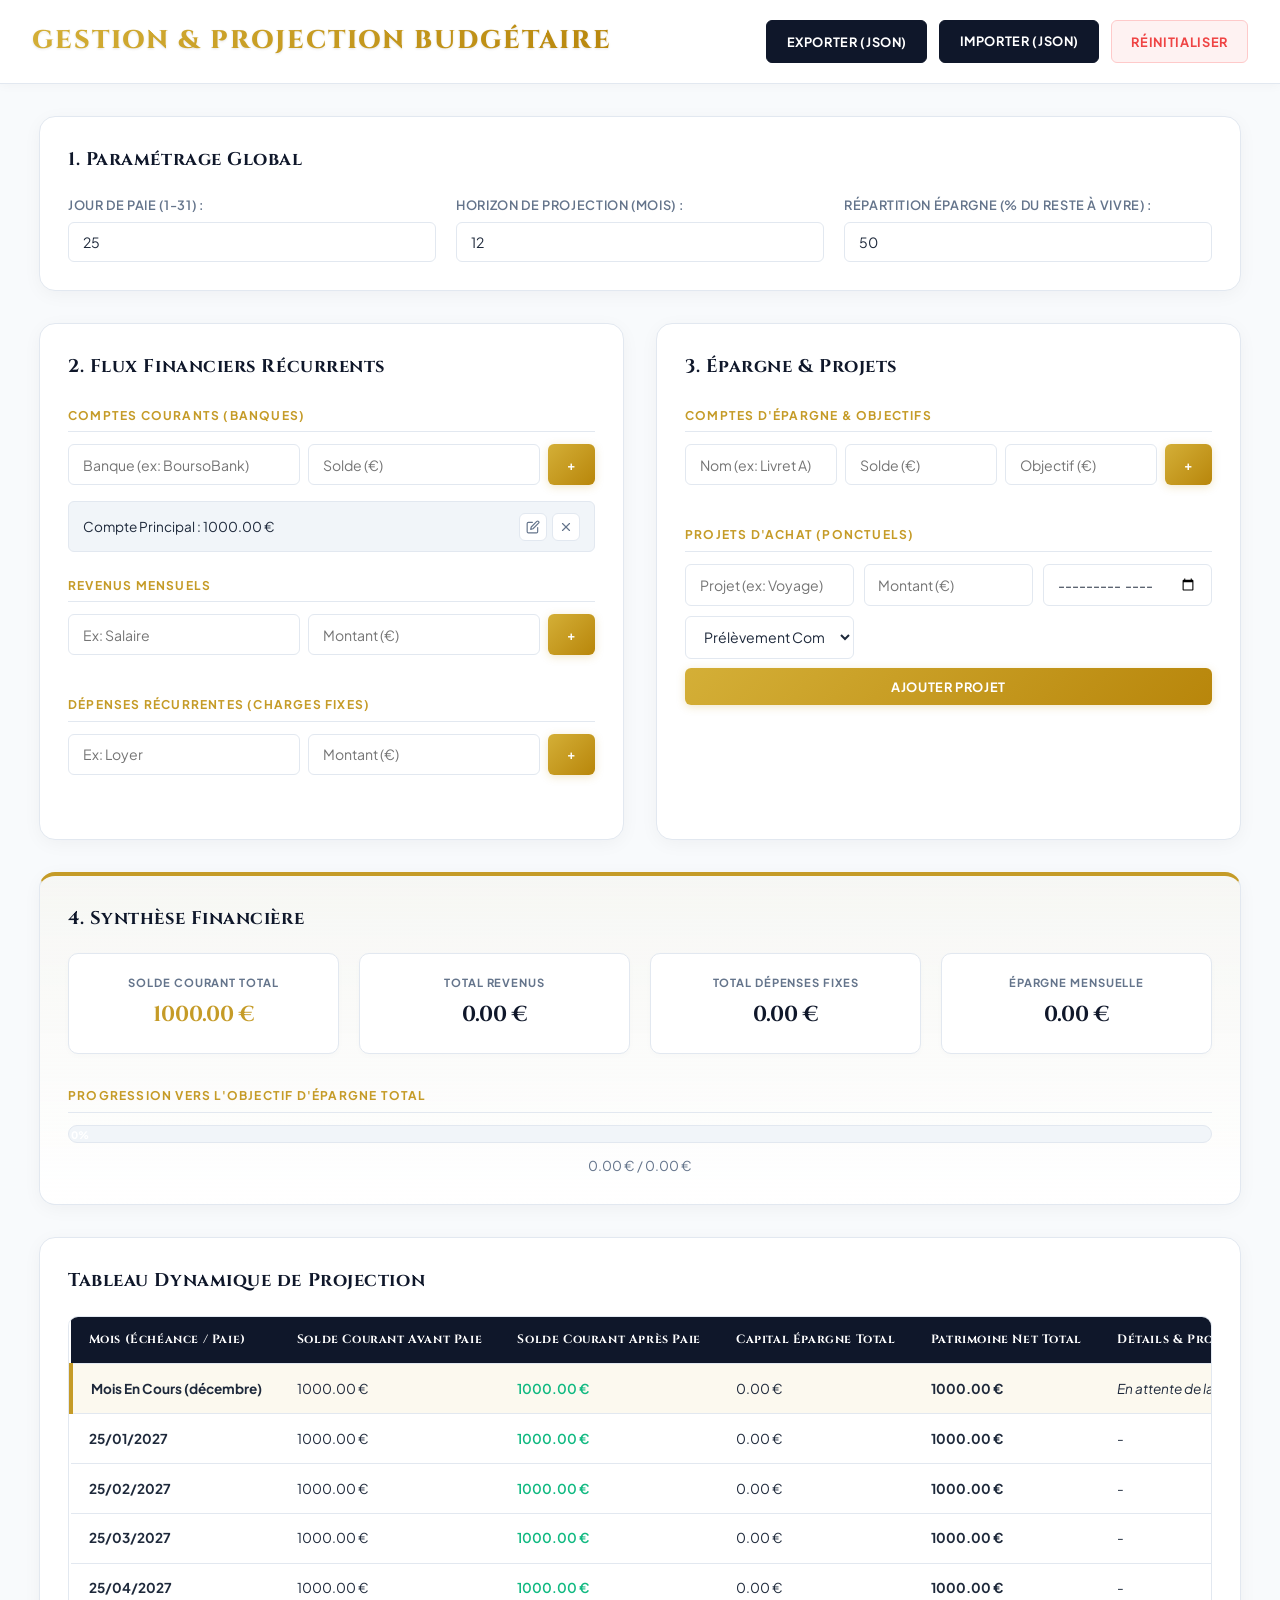
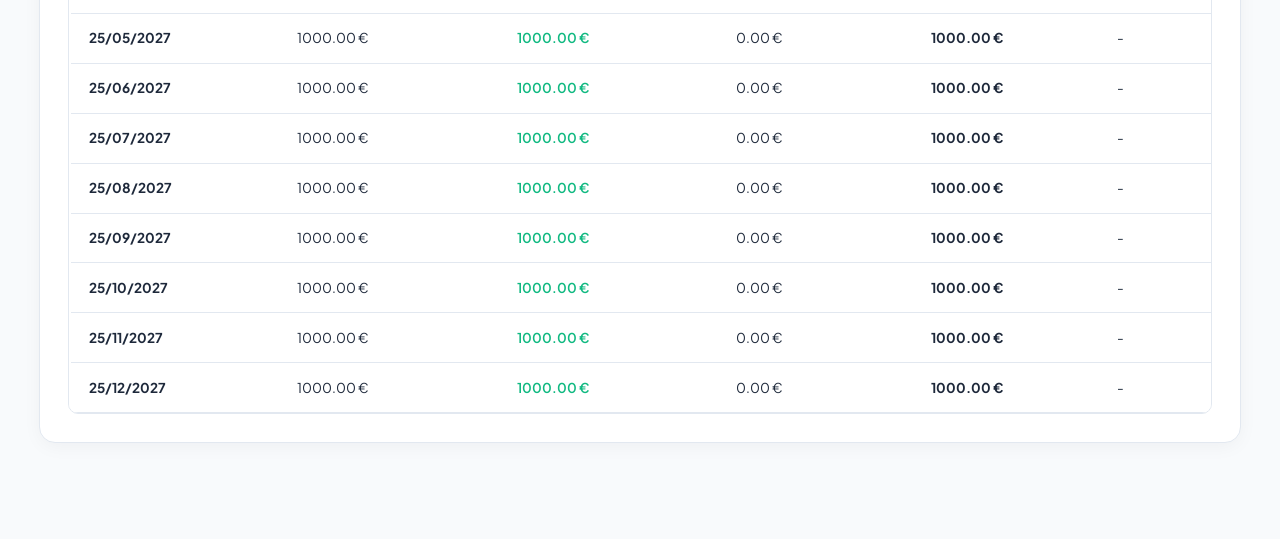
==== commit ebcd85c8: "Add files via upload" ====
--- a/index.html
+++ b/index.html
@@ -4,8 +4,14 @@
     <meta charset="UTF-8">
     <meta name="viewport" content="width=device-width, initial-scale=1.0">
     <title>Gestion & Projection Budgétaire</title>
+    <!-- Polices Web : Cinzel (Titre Or) & Plus Jakarta Sans (Interface) -->
+    <link rel="preconnect" href="https://fonts.googleapis.com">
+    <link rel="preconnect" href="https://fonts.gstatic.com" crossorigin>
+    <link href="https://fonts.googleapis.com/css2?family=Cinzel:wght@600;700;800&family=Plus+Jakarta+Sans:wght@400;500;600;700&display=swap" rel="stylesheet">
+    
     <link rel="stylesheet" href="style.css">
 </head>
+
 <body>
     <header>
         <h1>Gestion & Projection Budgétaire</h1>
@@ -42,10 +48,13 @@
             <section class="card">
                 <h2>2. Flux Financiers Récurrents</h2>
                 
-                <div class="form-group margin-bottom">
-                    <label for="initial-checking">Solde Actuel Compte Courant (€) :</label>
-                    <input type="number" id="initial-checking" placeholder="Ex: 1500" step="0.01">
-                </div>
+                <h3>Comptes Courants (Banques)</h3>
+                <form id="form-checking" class="form-inline">
+                    <input type="text" placeholder="Banque (ex: BoursoBank)" required id="checking-label">
+                    <input type="number" placeholder="Solde (€)" step="0.01" required id="checking-amount">
+                    <button type="submit" class="btn success">+</button>
+                </form>
+                <ul id="list-checkings" class="item-list"></ul>
 
                 <h3>Revenus Mensuels</h3>
                 <form id="form-income" class="form-inline">
@@ -97,16 +106,16 @@
             <h2>4. Synthèse Financière</h2>
             <div class="metrics-grid">
                 <div class="metric">
+                    <span class="metric-title">Solde Courant Total</span>
+                    <span id="metric-total-checking" class="metric-value">0.00 €</span>
+                </div>
+                <div class="metric">
                     <span class="metric-title">Total Revenus</span>
                     <span id="metric-income" class="metric-value">0.00 €</span>
                 </div>
                 <div class="metric">
                     <span class="metric-title">Total Dépenses Fixes</span>
                     <span id="metric-expense" class="metric-value">0.00 €</span>
-                </div>
-                <div class="metric">
-                    <span class="metric-title">Reste à Vivre Brut</span>
-                    <span id="metric-leftover" class="metric-value">0.00 €</span>
                 </div>
                 <div class="metric">
                     <span class="metric-title">Épargne Mensuelle</span>
--- a/style.css
+++ b/style.css
@@ -1,34 +1,41 @@
 /* ==========================================================================
-   VARIABLES & DESIGN SYSTEM
+   PALETTE DE COULEURS PREMIUM LUMINEUSE (DOMINANTE BLANCHE, NOIR & OR)
    ========================================================================== */
 :root {
-    --primary: #0f172a;
-    --primary-light: #1e293b;
-    --accent: #4f46e5;
-    --accent-hover: #4338ca;
-    --accent-subtle: #eef2ff;
-    
+    /* Nuances de Blanc & Gris lumineux */
+    --bg-main: #f8fafc;
+    --bg-card: #ffffff;
+    --bg-input: #ffffff;
+    --bg-subtle: #f1f5f9;
+
+    /* Noir Profond & Textes */
+    --primary-black: #0f172a;
+    --text-main: #1e293b;
+    --text-muted: #64748b;
+    --border-color: #e2e8f0;
+
+    /* Dégradé Or Luxe */
+    --gold-light: #fef08a;
+    --gold-main: #c59b27;
+    --gold-dark: #9a6b02;
+    --gold-gradient: linear-gradient(135deg, #d4af37 0%, #b8860b 100%);
+    --gold-border: rgba(197, 155, 39, 0.4);
+    --gold-glow: rgba(212, 175, 55, 0.15);
+
+    /* Status */
     --success: #10b981;
     --danger: #ef4444;
-    
-    --bg-main: #f8fafc;
-    --bg-card: #ffffff;
-    
-    --text-main: #334155;
-    --text-muted: #64748b;
-    --border: #e2e8f0;
-    
+
+    /* Design tokens */
     --radius-sm: 6px;
     --radius-md: 10px;
     --radius-lg: 16px;
-    
-    --shadow-sm: 0 1px 3px rgba(0, 0, 0, 0.05);
-    --shadow-md: 0 4px 6px -1px rgba(0, 0, 0, 0.05);
+    --shadow-card: 0 4px 20px -2px rgba(15, 23, 42, 0.05);
     --transition: all 0.2s ease-in-out;
 }
 
 /* ==========================================================================
-   RESET & RESPONSIVE LAYOUT
+   RESET & STRUCTURE
    ========================================================================== */
 * {
     box-sizing: border-box;
@@ -39,296 +46,416 @@
 body {
     background-color: var(--bg-main);
     color: var(--text-main);
-    font-family: -apple-system, BlinkMacSystemFont, "Segoe UI", Roboto, Helvetica, Arial, sans-serif;
-    line-height: 1.5;
-    padding-bottom: 3rem;
+    font-family: 'Plus Jakarta Sans', -apple-system, BlinkMacSystemFont, sans-serif;
+    line-height: 1.6;
+    padding-bottom: 4rem;
     -webkit-font-smoothing: antialiased;
 }
 
 header {
-    background: linear-gradient(135deg, var(--primary) 0%, var(--primary-light) 100%);
-    color: #ffffff;
-    padding: 1.2rem 1.5rem;
+    background: #ffffff;
+    border-bottom: 1px solid var(--border-color);
+    padding: 1.25rem 2rem;
     display: flex;
     justify-content: space-between;
     align-items: center;
     flex-wrap: wrap;
-    gap: 1rem;
-    box-shadow: var(--shadow-md);
-}
-
+    gap: 1.5rem;
+    box-shadow: 0 2px 10px rgba(0, 0, 0, 0.03);
+}
+
+/* TITRE DU SITE EN OR MÉTALLIQUE */
 header h1 {
-    font-size: 1.3rem;
-    font-weight: 700;
+    font-family: 'Cinzel', serif;
+    font-size: 1.6rem;
+    font-weight: 800;
+    letter-spacing: 0.08em;
+    text-transform: uppercase;
+    background: var(--gold-gradient);
+    -webkit-background-clip: text;
+    -webkit-text-fill-color: transparent;
+    filter: drop-shadow(0px 1px 1px rgba(0, 0, 0, 0.1));
 }
 
 .actions-io {
     display: flex;
-    gap: 0.5rem;
+    gap: 0.75rem;
     flex-wrap: wrap;
 }
 
 .container {
-    max-width: 1200px;
-    margin: 1.5rem auto;
-    padding: 0 1rem;
+    max-width: 1250px;
+    margin: 2rem auto;
+    padding: 0 1.5rem;
     display: flex;
     flex-direction: column;
-    gap: 1.5rem;
+    gap: 2rem;
 }
 
 .grid-2-col {
     display: grid;
     grid-template-columns: repeat(2, 1fr);
-    gap: 1.5rem;
-}
-
-/* Responsive Grid Adaptation */
-@media (max-width: 850px) {
+    gap: 2rem;
+}
+
+@media (max-width: 900px) {
     .grid-2-col {
         grid-template-columns: 1fr;
     }
     
     header {
         flex-direction: column;
-        align-items: stretch;
+        align-items: flex-start;
     }
 
+    header h1 {
+        font-size: 1.3rem;
+    }
+
     .actions-io {
+        width: 100%;
         justify-content: space-between;
     }
-
-    .actions-io .btn, .actions-io label {
-        flex: 1;
-        text-align: center;
-        font-size: 0.8rem;
-        padding: 0.5rem;
-    }
-}
-
-/* ==========================================================================
-   COMPOSANTS & FORMULAIRES
+}
+
+/* ==========================================================================
+   CARTES ET SECTIONS (STYLE BLANC ÉLÉGANT)
    ========================================================================== */
 .card {
     background: var(--bg-card);
     border-radius: var(--radius-lg);
-    padding: 1.5rem;
-    border: 1px solid var(--border);
-    box-shadow: var(--shadow-sm);
+    padding: 1.75rem;
+    border: 1px solid var(--border-color);
+    box-shadow: var(--shadow-card);
 }
 
 .card.highlight {
-    border-top: 4px solid var(--accent);
+    border-top: 4px solid var(--gold-main);
+    background: linear-gradient(180deg, rgba(212, 175, 55, 0.04) 0%, #ffffff 100%);
 }
 
 h2 {
-    font-size: 1.1rem;
-    font-weight: 700;
-    color: var(--primary);
+    font-family: 'Cinzel', serif;
+    font-size: 1.15rem;
+    font-weight: 700;
+    color: var(--primary-black);
+    letter-spacing: 0.03em;
+    margin-bottom: 1.25rem;
+    display: flex;
+    align-items: center;
+    gap: 0.5rem;
+}
+
+h3 {
+    font-size: 0.75rem;
+    text-transform: uppercase;
+    letter-spacing: 0.1em;
+    font-weight: 700;
+    color: var(--gold-main);
+    margin: 1.5rem 0 0.75rem 0;
+    padding-bottom: 0.4rem;
+    border-bottom: 1px solid var(--border-color);
+}
+
+/* ==========================================================================
+   FORMULAIRES & INPUTS
+   ========================================================================== */
+.form-grid {
+    display: grid;
+    grid-template-columns: repeat(auto-fit, minmax(200px, 1fr));
+    gap: 1.25rem;
+}
+
+.form-grid-mini {
+    display: grid;
+    grid-template-columns: repeat(auto-fit, minmax(140px, 1fr));
+    gap: 0.6rem;
     margin-bottom: 1rem;
 }
 
-h3 {
-    font-size: 0.85rem;
+.full-width {
+    grid-column: 1 / -1;
+}
+
+.form-group {
+    display: flex;
+    flex-direction: column;
+    gap: 0.4rem;
+}
+
+.form-group label {
+    font-size: 0.8rem;
+    font-weight: 600;
+    color: var(--text-muted);
     text-transform: uppercase;
     letter-spacing: 0.05em;
-    font-weight: 600;
-    color: var(--text-muted);
-    margin: 1.25rem 0 0.5rem 0;
-    padding-bottom: 0.25rem;
-    border-bottom: 1px solid var(--border);
-}
-
-.margin-bottom {
-    margin-bottom: 1rem;
-}
-
-.form-grid {
-    display: grid;
-    grid-template-columns: repeat(auto-fit, minmax(180px, 1fr));
-    gap: 1rem;
-}
-
-.form-grid-mini {
-    display: grid;
-    grid-template-columns: repeat(auto-fit, minmax(130px, 1fr));
+}
+
+.form-inline {
+    display: flex;
     gap: 0.5rem;
     margin-bottom: 1rem;
 }
 
-.full-width {
-    grid-column: 1 / -1;
-}
-
-.form-group {
-    display: flex;
-    flex-direction: column;
-    gap: 0.3rem;
-}
-
-.form-group label {
-    font-size: 0.85rem;
-    font-weight: 600;
-}
-
-.form-inline {
-    display: flex;
-    gap: 0.5rem;
-    margin-bottom: 1rem;
-}
-
 input, select {
     width: 100%;
-    padding: 0.6rem;
-    border: 1px solid var(--border);
+    padding: 0.65rem 0.85rem;
+    background-color: var(--bg-input);
+    border: 1px solid var(--border-color);
     border-radius: var(--radius-sm);
-    font-size: 0.9rem;
+    font-size: 0.88rem;
     color: var(--text-main);
+    font-family: inherit;
+    transition: var(--transition);
 }
 
 input:focus, select:focus {
     outline: none;
-    border-color: var(--accent);
-    box-shadow: 0 0 0 3px rgba(79, 70, 229, 0.12);
-}
-
-/* ==========================================================================
-   BOUTONS & ACTIONS
+    border-color: var(--gold-main);
+    box-shadow: 0 0 0 3px var(--gold-glow);
+}
+
+/* ==========================================================================
+   BOUTONS LUXE (OR & NOIR)
    ========================================================================== */
 .btn {
     display: inline-flex;
     align-items: center;
     justify-content: center;
-    gap: 0.3rem;
-    padding: 0.55rem 1rem;
-    font-size: 0.85rem;
-    font-weight: 600;
+    padding: 0.65rem 1.2rem;
+    font-size: 0.8rem;
+    font-weight: 700;
+    letter-spacing: 0.05em;
+    text-transform: uppercase;
     border-radius: var(--radius-sm);
-    border: none;
+    border: 1px solid transparent;
     cursor: pointer;
     transition: var(--transition);
-}
-
-.btn.success { background-color: var(--accent); color: #fff; }
-.btn.success:hover { background-color: var(--accent-hover); }
-.btn.secondary { background-color: rgba(255, 255, 255, 0.2); color: #fff; }
-.btn.secondary:hover { background-color: rgba(255, 255, 255, 0.3); }
-.btn.danger { background-color: #fee2e2; color: var(--danger); }
-.btn.danger:hover { background-color: var(--danger); color: #fff; }
-
+    font-family: inherit;
+}
+
+/* Bouton Principal Doré */
+.btn.success { 
+    background: var(--gold-gradient);
+    color: #ffffff;
+    border: none;
+    box-shadow: 0 2px 8px rgba(197, 155, 39, 0.25);
+}
+
+.btn.success:hover { 
+    filter: brightness(1.1);
+    box-shadow: 0 4px 12px rgba(197, 155, 39, 0.35);
+    transform: translateY(-1px);
+}
+
+/* Bouton Secondaire Noir Métallique */
+.btn.secondary { 
+    background-color: var(--primary-black); 
+    color: #ffffff; 
+    border: 1px solid var(--primary-black);
+}
+
+.btn.secondary:hover { 
+    background-color: #334155; 
+    border-color: #334155;
+}
+
+/* Bouton Réinitialiser / Danger */
+.btn.danger { 
+    background-color: #fef2f2; 
+    color: var(--danger); 
+    border: 1px solid #fecaca;
+}
+
+.btn.danger:hover { 
+    background-color: var(--danger); 
+    color: #ffffff; 
+}
+
+/* Boutons d'Action (Édition/Suppression avec Icônes SVG) */
 .btn-icon {
-    padding: 0.3rem 0.5rem;
-    font-size: 0.75rem;
-    border-radius: 4px;
-    border: 1px solid var(--border);
-    background: #fff;
+    display: inline-flex;
+    align-items: center;
+    justify-content: center;
+    width: 28px;
+    height: 28px;
+    padding: 0;
+    border-radius: var(--radius-sm);
+    border: 1px solid var(--border-color);
+    background: #ffffff;
+    color: var(--text-muted);
     cursor: pointer;
-}
-
-.btn-icon:hover { background-color: var(--accent-subtle); }
-
-/* ==========================================================================
-   LISTES
+    transition: var(--transition);
+}
+
+.btn-icon svg {
+    width: 14px;
+    height: 14px;
+    fill: none;
+    stroke: currentColor;
+    stroke-width: 2;
+    stroke-linecap: round;
+    stroke-linejoin: round;
+}
+
+.btn-icon.edit-btn:hover {
+    border-color: var(--gold-main);
+    color: var(--gold-main);
+    background-color: rgba(212, 175, 55, 0.08);
+}
+
+.btn-icon.delete-btn:hover {
+    border-color: var(--danger);
+    color: var(--danger);
+    background-color: #fef2f2;
+}
+
+/* ==========================================================================
+   LISTES & ÉLÉMENTS
    ========================================================================== */
 .item-list {
     list-style: none;
     display: flex;
     flex-direction: column;
-    gap: 0.4rem;
-    margin-bottom: 1rem;
+    gap: 0.5rem;
+    margin-bottom: 1.25rem;
 }
 
 .item-list li {
     display: flex;
     justify-content: space-between;
     align-items: center;
-    padding: 0.5rem 0.75rem;
-    background-color: var(--bg-main);
+    padding: 0.65rem 0.85rem;
+    background-color: var(--bg-subtle);
     border-radius: var(--radius-sm);
     font-size: 0.85rem;
-    border: 1px solid var(--border);
+    border: 1px solid var(--border-color);
 }
 
 .item-actions {
     display: flex;
-    gap: 0.3rem;
-}
-
-/* ==========================================================================
-   METRIQUES & TABLEAU
+    gap: 0.35rem;
+}
+
+/* ==========================================================================
+   METRIQUES, PROGRESSION ET TABLEAU
    ========================================================================== */
 .metrics-grid {
     display: grid;
-    grid-template-columns: repeat(auto-fit, minmax(160px, 1fr));
-    gap: 1rem;
-    margin-bottom: 1.5rem;
+    grid-template-columns: repeat(auto-fit, minmax(180px, 1fr));
+    gap: 1.25rem;
+    margin-bottom: 2rem;
 }
 
 .metric {
-    background: var(--bg-card);
-    padding: 1rem;
+    background: #ffffff;
+    padding: 1.25rem 1rem;
     border-radius: var(--radius-md);
-    border: 1px solid var(--border);
+    border: 1px solid var(--border-color);
     text-align: center;
+    box-shadow: 0 2px 6px rgba(0,0,0,0.02);
 }
 
 .metric-title {
     display: block;
-    font-size: 0.75rem;
-    font-weight: 600;
+    font-size: 0.7rem;
+    font-weight: 700;
     text-transform: uppercase;
+    letter-spacing: 0.08em;
     color: var(--text-muted);
+    margin-bottom: 0.4rem;
 }
 
 .metric-value {
-    font-size: 1.25rem;
-    font-weight: 700;
-    color: var(--primary);
+    font-family: 'Cinzel', serif;
+    font-size: 1.35rem;
+    font-weight: 700;
+    color: var(--primary-black);
+}
+
+#metric-total-checking {
+    color: var(--gold-main);
 }
 
 .progress-bar-container {
-    background-color: #e2e8f0;
+    background-color: var(--bg-subtle);
+    border: 1px solid var(--border-color);
     border-radius: 999px;
-    height: 16px;
-    margin: 0.5rem 0;
+    height: 18px;
+    margin: 0.75rem 0;
     overflow: hidden;
+    padding: 2px;
 }
 
 .progress-bar {
-    background: linear-gradient(90deg, #10b981 0%, #34d399 100%);
+    background: var(--gold-gradient);
     height: 100%;
+    border-radius: 999px;
     text-align: center;
-    color: white;
-    font-size: 0.7rem;
-    font-weight: 700;
-    line-height: 16px;
-}
-
-.text-center { text-align: center; font-size: 0.85rem; color: var(--text-muted); }
-
+    color: #ffffff;
+    font-size: 0.65rem;
+    font-weight: 800;
+    line-height: 14px;
+    transition: width 0.4s ease;
+}
+
+.text-center { 
+    text-align: center; 
+    font-size: 0.85rem; 
+    color: var(--text-muted); 
+}
+
+/* ==========================================================================
+   TABLEAU DE PROJECTION FINANCIAL
+   ========================================================================== */
 .table-responsive {
     overflow-x: auto;
     border-radius: var(--radius-md);
-    border: 1px solid var(--border);
+    border: 1px solid var(--border-color);
 }
 
 table {
     width: 100%;
     border-collapse: collapse;
-    background-color: var(--bg-card);
+    background-color: #ffffff;
     font-size: 0.85rem;
     text-align: left;
 }
 
 th, td {
-    padding: 0.75rem 1rem;
-    border-bottom: 1px solid var(--border);
+    padding: 0.85rem 1.1rem;
+    border-bottom: 1px solid var(--border-color);
     white-space: nowrap;
 }
 
-th { background-color: #f1f5f9; color: var(--primary); }
-tbody tr:hover { background-color: var(--accent-subtle); }
-
-td.negative { color: var(--danger); font-weight: 600; }
-td.positive { color: var(--success); font-weight: 600; }
-tr.current-month { background-color: #fefce8; }
+th { 
+    background-color: var(--primary-black); 
+    color: #ffffff; 
+    font-family: 'Cinzel', serif;
+    font-size: 0.75rem;
+    letter-spacing: 0.05em;
+    font-weight: 700;
+}
+
+tbody tr {
+    transition: var(--transition);
+}
+
+tbody tr:hover { 
+    background-color: rgba(212, 175, 55, 0.06); 
+}
+
+td.negative { 
+    color: var(--danger); 
+    font-weight: 600; 
+}
+
+td.positive { 
+    color: var(--success); 
+    font-weight: 600; 
+}
+
+tr.current-month { 
+    background-color: rgba(212, 175, 55, 0.08); 
+    border-left: 4px solid var(--gold-main);
+}
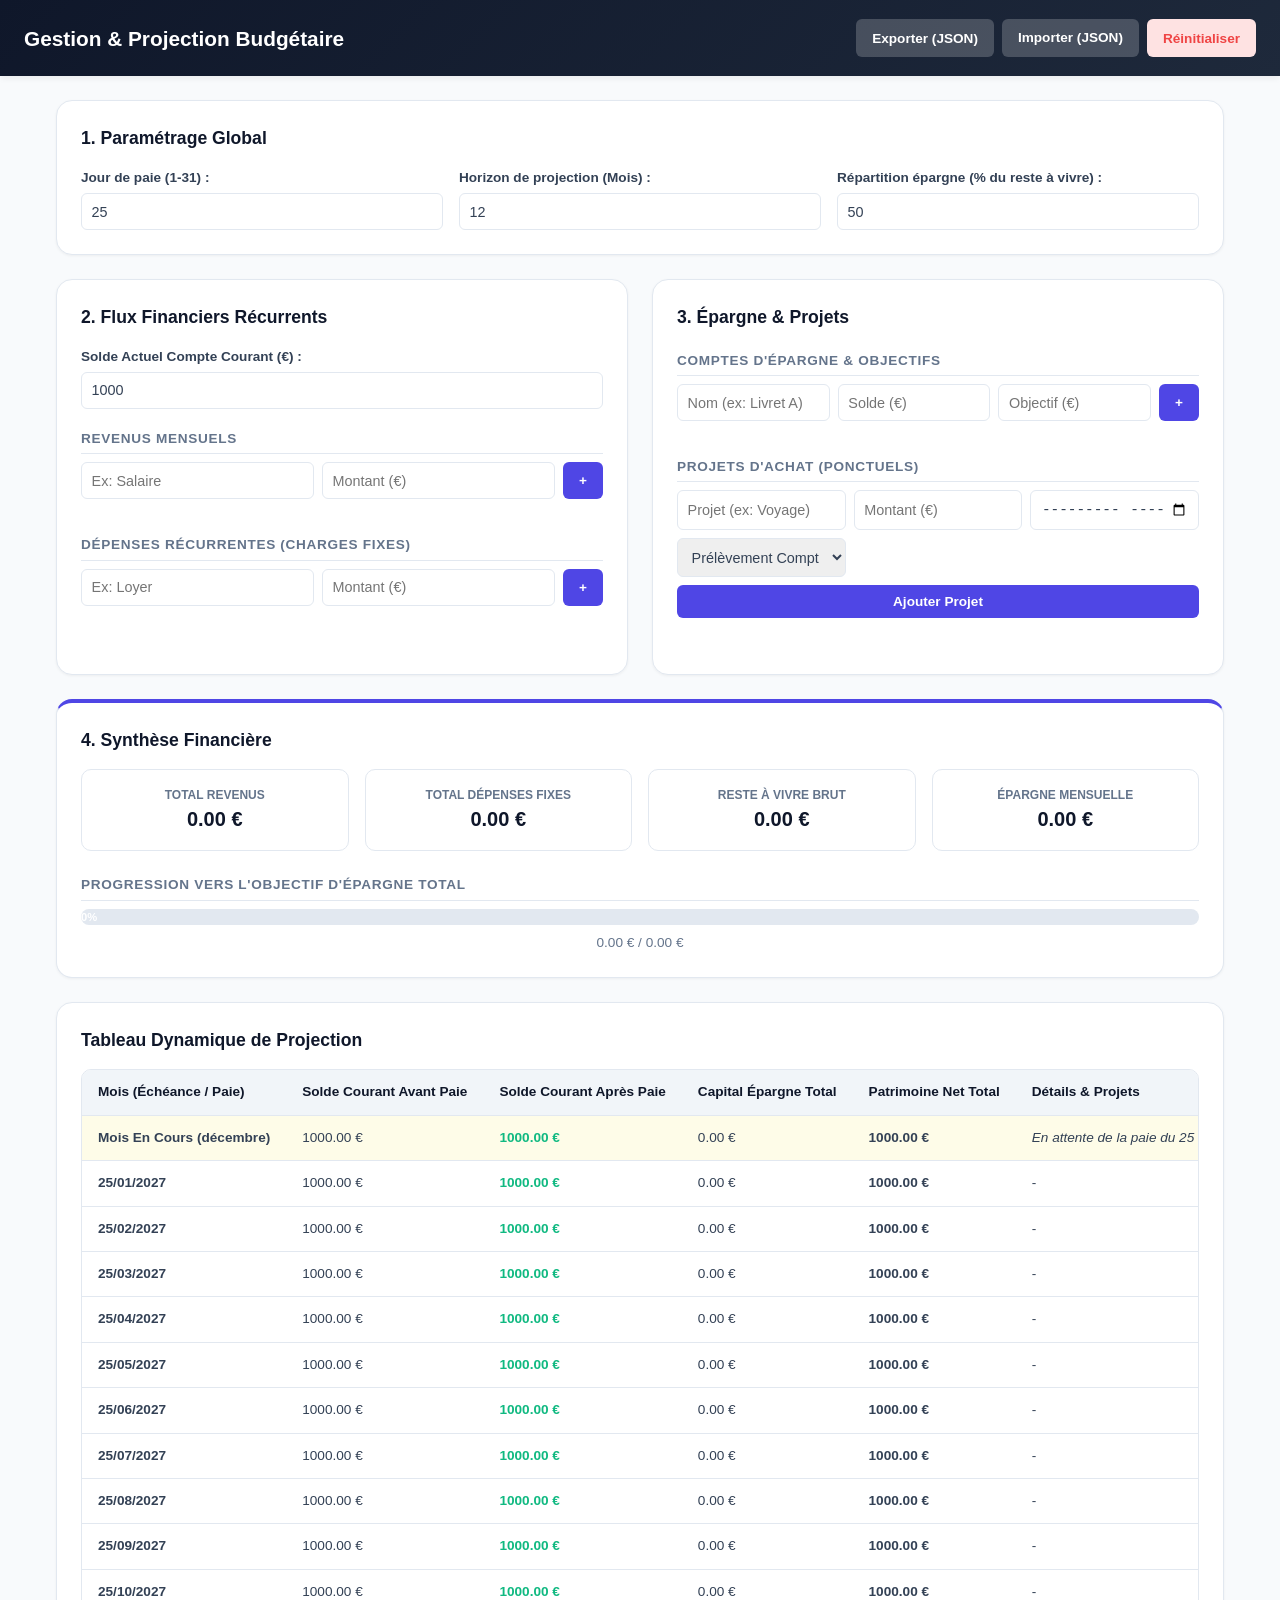
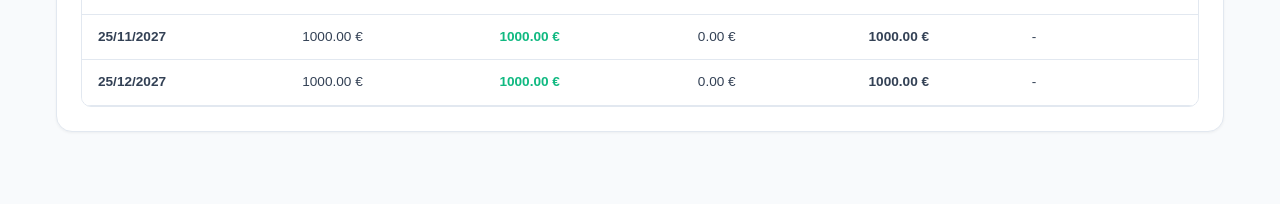
==== commit 5361c6b7: "Add files via upload" ====
--- a/index.html
+++ b/index.html
@@ -4,14 +4,8 @@
     <meta charset="UTF-8">
     <meta name="viewport" content="width=device-width, initial-scale=1.0">
     <title>Gestion & Projection Budgétaire</title>
-    <!-- Polices Web : Cinzel (Titre Or) & Plus Jakarta Sans (Interface) -->
-    <link rel="preconnect" href="https://fonts.googleapis.com">
-    <link rel="preconnect" href="https://fonts.gstatic.com" crossorigin>
-    <link href="https://fonts.googleapis.com/css2?family=Cinzel:wght@600;700;800&family=Plus+Jakarta+Sans:wght@400;500;600;700&display=swap" rel="stylesheet">
-    
     <link rel="stylesheet" href="style.css">
 </head>
-
 <body>
     <header>
         <h1>Gestion & Projection Budgétaire</h1>
@@ -48,13 +42,10 @@
             <section class="card">
                 <h2>2. Flux Financiers Récurrents</h2>
                 
-                <h3>Comptes Courants (Banques)</h3>
-                <form id="form-checking" class="form-inline">
-                    <input type="text" placeholder="Banque (ex: BoursoBank)" required id="checking-label">
-                    <input type="number" placeholder="Solde (€)" step="0.01" required id="checking-amount">
-                    <button type="submit" class="btn success">+</button>
-                </form>
-                <ul id="list-checkings" class="item-list"></ul>
+                <div class="form-group margin-bottom">
+                    <label for="initial-checking">Solde Actuel Compte Courant (€) :</label>
+                    <input type="number" id="initial-checking" placeholder="Ex: 1500" step="0.01">
+                </div>
 
                 <h3>Revenus Mensuels</h3>
                 <form id="form-income" class="form-inline">
@@ -106,16 +97,16 @@
             <h2>4. Synthèse Financière</h2>
             <div class="metrics-grid">
                 <div class="metric">
-                    <span class="metric-title">Solde Courant Total</span>
-                    <span id="metric-total-checking" class="metric-value">0.00 €</span>
-                </div>
-                <div class="metric">
                     <span class="metric-title">Total Revenus</span>
                     <span id="metric-income" class="metric-value">0.00 €</span>
                 </div>
                 <div class="metric">
                     <span class="metric-title">Total Dépenses Fixes</span>
                     <span id="metric-expense" class="metric-value">0.00 €</span>
+                </div>
+                <div class="metric">
+                    <span class="metric-title">Reste à Vivre Brut</span>
+                    <span id="metric-leftover" class="metric-value">0.00 €</span>
                 </div>
                 <div class="metric">
                     <span class="metric-title">Épargne Mensuelle</span>
--- a/style.css
+++ b/style.css
@@ -1,41 +1,34 @@
 /* ==========================================================================
-   PALETTE DE COULEURS PREMIUM LUMINEUSE (DOMINANTE BLANCHE, NOIR & OR)
+   VARIABLES & DESIGN SYSTEM
    ========================================================================== */
 :root {
-    /* Nuances de Blanc & Gris lumineux */
+    --primary: #0f172a;
+    --primary-light: #1e293b;
+    --accent: #4f46e5;
+    --accent-hover: #4338ca;
+    --accent-subtle: #eef2ff;
+    
+    --success: #10b981;
+    --danger: #ef4444;
+    
     --bg-main: #f8fafc;
     --bg-card: #ffffff;
-    --bg-input: #ffffff;
-    --bg-subtle: #f1f5f9;
-
-    /* Noir Profond & Textes */
-    --primary-black: #0f172a;
-    --text-main: #1e293b;
+    
+    --text-main: #334155;
     --text-muted: #64748b;
-    --border-color: #e2e8f0;
-
-    /* Dégradé Or Luxe */
-    --gold-light: #fef08a;
-    --gold-main: #c59b27;
-    --gold-dark: #9a6b02;
-    --gold-gradient: linear-gradient(135deg, #d4af37 0%, #b8860b 100%);
-    --gold-border: rgba(197, 155, 39, 0.4);
-    --gold-glow: rgba(212, 175, 55, 0.15);
-
-    /* Status */
-    --success: #10b981;
-    --danger: #ef4444;
-
-    /* Design tokens */
+    --border: #e2e8f0;
+    
     --radius-sm: 6px;
     --radius-md: 10px;
     --radius-lg: 16px;
-    --shadow-card: 0 4px 20px -2px rgba(15, 23, 42, 0.05);
+    
+    --shadow-sm: 0 1px 3px rgba(0, 0, 0, 0.05);
+    --shadow-md: 0 4px 6px -1px rgba(0, 0, 0, 0.05);
     --transition: all 0.2s ease-in-out;
 }
 
 /* ==========================================================================
-   RESET & STRUCTURE
+   RESET & RESPONSIVE LAYOUT
    ========================================================================== */
 * {
     box-sizing: border-box;
@@ -46,130 +39,120 @@
 body {
     background-color: var(--bg-main);
     color: var(--text-main);
-    font-family: 'Plus Jakarta Sans', -apple-system, BlinkMacSystemFont, sans-serif;
-    line-height: 1.6;
-    padding-bottom: 4rem;
+    font-family: -apple-system, BlinkMacSystemFont, "Segoe UI", Roboto, Helvetica, Arial, sans-serif;
+    line-height: 1.5;
+    padding-bottom: 3rem;
     -webkit-font-smoothing: antialiased;
 }
 
 header {
-    background: #ffffff;
-    border-bottom: 1px solid var(--border-color);
-    padding: 1.25rem 2rem;
+    background: linear-gradient(135deg, var(--primary) 0%, var(--primary-light) 100%);
+    color: #ffffff;
+    padding: 1.2rem 1.5rem;
     display: flex;
     justify-content: space-between;
     align-items: center;
     flex-wrap: wrap;
+    gap: 1rem;
+    box-shadow: var(--shadow-md);
+}
+
+header h1 {
+    font-size: 1.3rem;
+    font-weight: 700;
+}
+
+.actions-io {
+    display: flex;
+    gap: 0.5rem;
+    flex-wrap: wrap;
+}
+
+.container {
+    max-width: 1200px;
+    margin: 1.5rem auto;
+    padding: 0 1rem;
+    display: flex;
+    flex-direction: column;
     gap: 1.5rem;
-    box-shadow: 0 2px 10px rgba(0, 0, 0, 0.03);
-}
-
-/* TITRE DU SITE EN OR MÉTALLIQUE */
-header h1 {
-    font-family: 'Cinzel', serif;
-    font-size: 1.6rem;
-    font-weight: 800;
-    letter-spacing: 0.08em;
-    text-transform: uppercase;
-    background: var(--gold-gradient);
-    -webkit-background-clip: text;
-    -webkit-text-fill-color: transparent;
-    filter: drop-shadow(0px 1px 1px rgba(0, 0, 0, 0.1));
-}
-
-.actions-io {
-    display: flex;
-    gap: 0.75rem;
-    flex-wrap: wrap;
-}
-
-.container {
-    max-width: 1250px;
-    margin: 2rem auto;
-    padding: 0 1.5rem;
-    display: flex;
-    flex-direction: column;
-    gap: 2rem;
 }
 
 .grid-2-col {
     display: grid;
     grid-template-columns: repeat(2, 1fr);
-    gap: 2rem;
-}
-
-@media (max-width: 900px) {
+    gap: 1.5rem;
+}
+
+/* Responsive Grid Adaptation */
+@media (max-width: 850px) {
     .grid-2-col {
         grid-template-columns: 1fr;
     }
     
     header {
         flex-direction: column;
-        align-items: flex-start;
+        align-items: stretch;
     }
 
-    header h1 {
-        font-size: 1.3rem;
-    }
-
     .actions-io {
-        width: 100%;
         justify-content: space-between;
     }
-}
-
-/* ==========================================================================
-   CARTES ET SECTIONS (STYLE BLANC ÉLÉGANT)
+
+    .actions-io .btn, .actions-io label {
+        flex: 1;
+        text-align: center;
+        font-size: 0.8rem;
+        padding: 0.5rem;
+    }
+}
+
+/* ==========================================================================
+   COMPOSANTS & FORMULAIRES
    ========================================================================== */
 .card {
     background: var(--bg-card);
     border-radius: var(--radius-lg);
-    padding: 1.75rem;
-    border: 1px solid var(--border-color);
-    box-shadow: var(--shadow-card);
+    padding: 1.5rem;
+    border: 1px solid var(--border);
+    box-shadow: var(--shadow-sm);
 }
 
 .card.highlight {
-    border-top: 4px solid var(--gold-main);
-    background: linear-gradient(180deg, rgba(212, 175, 55, 0.04) 0%, #ffffff 100%);
+    border-top: 4px solid var(--accent);
 }
 
 h2 {
-    font-family: 'Cinzel', serif;
-    font-size: 1.15rem;
+    font-size: 1.1rem;
     font-weight: 700;
-    color: var(--primary-black);
-    letter-spacing: 0.03em;
-    margin-bottom: 1.25rem;
-    display: flex;
-    align-items: center;
-    gap: 0.5rem;
+    color: var(--primary);
+    margin-bottom: 1rem;
 }
 
 h3 {
-    font-size: 0.75rem;
+    font-size: 0.85rem;
     text-transform: uppercase;
-    letter-spacing: 0.1em;
-    font-weight: 700;
-    color: var(--gold-main);
-    margin: 1.5rem 0 0.75rem 0;
-    padding-bottom: 0.4rem;
-    border-bottom: 1px solid var(--border-color);
-}
-
-/* ==========================================================================
-   FORMULAIRES & INPUTS
-   ========================================================================== */
+    letter-spacing: 0.05em;
+    font-weight: 600;
+    color: var(--text-muted);
+    margin: 1.25rem 0 0.5rem 0;
+    padding-bottom: 0.25rem;
+    border-bottom: 1px solid var(--border);
+}
+
+.margin-bottom {
+    margin-bottom: 1rem;
+}
+
 .form-grid {
     display: grid;
-    grid-template-columns: repeat(auto-fit, minmax(200px, 1fr));
-    gap: 1.25rem;
+    grid-template-columns: repeat(auto-fit, minmax(180px, 1fr));
+    gap: 1rem;
 }
 
 .form-grid-mini {
     display: grid;
-    grid-template-columns: repeat(auto-fit, minmax(140px, 1fr));
-    gap: 0.6rem;
+    grid-template-columns: repeat(auto-fit, minmax(130px, 1fr));
+    gap: 0.5rem;
     margin-bottom: 1rem;
 }
 
@@ -180,15 +163,12 @@
 .form-group {
     display: flex;
     flex-direction: column;
-    gap: 0.4rem;
+    gap: 0.3rem;
 }
 
 .form-group label {
-    font-size: 0.8rem;
+    font-size: 0.85rem;
     font-weight: 600;
-    color: var(--text-muted);
-    text-transform: uppercase;
-    letter-spacing: 0.05em;
 }
 
 .form-inline {
@@ -199,263 +179,156 @@
 
 input, select {
     width: 100%;
-    padding: 0.65rem 0.85rem;
-    background-color: var(--bg-input);
-    border: 1px solid var(--border-color);
+    padding: 0.6rem;
+    border: 1px solid var(--border);
     border-radius: var(--radius-sm);
-    font-size: 0.88rem;
+    font-size: 0.9rem;
     color: var(--text-main);
-    font-family: inherit;
-    transition: var(--transition);
 }
 
 input:focus, select:focus {
     outline: none;
-    border-color: var(--gold-main);
-    box-shadow: 0 0 0 3px var(--gold-glow);
-}
-
-/* ==========================================================================
-   BOUTONS LUXE (OR & NOIR)
+    border-color: var(--accent);
+    box-shadow: 0 0 0 3px rgba(79, 70, 229, 0.12);
+}
+
+/* ==========================================================================
+   BOUTONS & ACTIONS
    ========================================================================== */
 .btn {
     display: inline-flex;
     align-items: center;
     justify-content: center;
-    padding: 0.65rem 1.2rem;
-    font-size: 0.8rem;
-    font-weight: 700;
-    letter-spacing: 0.05em;
-    text-transform: uppercase;
+    gap: 0.3rem;
+    padding: 0.55rem 1rem;
+    font-size: 0.85rem;
+    font-weight: 600;
     border-radius: var(--radius-sm);
-    border: 1px solid transparent;
+    border: none;
     cursor: pointer;
     transition: var(--transition);
-    font-family: inherit;
-}
-
-/* Bouton Principal Doré */
-.btn.success { 
-    background: var(--gold-gradient);
-    color: #ffffff;
-    border: none;
-    box-shadow: 0 2px 8px rgba(197, 155, 39, 0.25);
-}
-
-.btn.success:hover { 
-    filter: brightness(1.1);
-    box-shadow: 0 4px 12px rgba(197, 155, 39, 0.35);
-    transform: translateY(-1px);
-}
-
-/* Bouton Secondaire Noir Métallique */
-.btn.secondary { 
-    background-color: var(--primary-black); 
-    color: #ffffff; 
-    border: 1px solid var(--primary-black);
-}
-
-.btn.secondary:hover { 
-    background-color: #334155; 
-    border-color: #334155;
-}
-
-/* Bouton Réinitialiser / Danger */
-.btn.danger { 
-    background-color: #fef2f2; 
-    color: var(--danger); 
-    border: 1px solid #fecaca;
-}
-
-.btn.danger:hover { 
-    background-color: var(--danger); 
-    color: #ffffff; 
-}
-
-/* Boutons d'Action (Édition/Suppression avec Icônes SVG) */
+}
+
+.btn.success { background-color: var(--accent); color: #fff; }
+.btn.success:hover { background-color: var(--accent-hover); }
+.btn.secondary { background-color: rgba(255, 255, 255, 0.2); color: #fff; }
+.btn.secondary:hover { background-color: rgba(255, 255, 255, 0.3); }
+.btn.danger { background-color: #fee2e2; color: var(--danger); }
+.btn.danger:hover { background-color: var(--danger); color: #fff; }
+
 .btn-icon {
-    display: inline-flex;
-    align-items: center;
-    justify-content: center;
-    width: 28px;
-    height: 28px;
-    padding: 0;
-    border-radius: var(--radius-sm);
-    border: 1px solid var(--border-color);
-    background: #ffffff;
-    color: var(--text-muted);
+    padding: 0.3rem 0.5rem;
+    font-size: 0.75rem;
+    border-radius: 4px;
+    border: 1px solid var(--border);
+    background: #fff;
     cursor: pointer;
-    transition: var(--transition);
-}
-
-.btn-icon svg {
-    width: 14px;
-    height: 14px;
-    fill: none;
-    stroke: currentColor;
-    stroke-width: 2;
-    stroke-linecap: round;
-    stroke-linejoin: round;
-}
-
-.btn-icon.edit-btn:hover {
-    border-color: var(--gold-main);
-    color: var(--gold-main);
-    background-color: rgba(212, 175, 55, 0.08);
-}
-
-.btn-icon.delete-btn:hover {
-    border-color: var(--danger);
-    color: var(--danger);
-    background-color: #fef2f2;
-}
-
-/* ==========================================================================
-   LISTES & ÉLÉMENTS
+}
+
+.btn-icon:hover { background-color: var(--accent-subtle); }
+
+/* ==========================================================================
+   LISTES
    ========================================================================== */
 .item-list {
     list-style: none;
     display: flex;
     flex-direction: column;
-    gap: 0.5rem;
-    margin-bottom: 1.25rem;
+    gap: 0.4rem;
+    margin-bottom: 1rem;
 }
 
 .item-list li {
     display: flex;
     justify-content: space-between;
     align-items: center;
-    padding: 0.65rem 0.85rem;
-    background-color: var(--bg-subtle);
+    padding: 0.5rem 0.75rem;
+    background-color: var(--bg-main);
     border-radius: var(--radius-sm);
     font-size: 0.85rem;
-    border: 1px solid var(--border-color);
+    border: 1px solid var(--border);
 }
 
 .item-actions {
     display: flex;
-    gap: 0.35rem;
-}
-
-/* ==========================================================================
-   METRIQUES, PROGRESSION ET TABLEAU
+    gap: 0.3rem;
+}
+
+/* ==========================================================================
+   METRIQUES & TABLEAU
    ========================================================================== */
 .metrics-grid {
     display: grid;
-    grid-template-columns: repeat(auto-fit, minmax(180px, 1fr));
-    gap: 1.25rem;
-    margin-bottom: 2rem;
+    grid-template-columns: repeat(auto-fit, minmax(160px, 1fr));
+    gap: 1rem;
+    margin-bottom: 1.5rem;
 }
 
 .metric {
-    background: #ffffff;
-    padding: 1.25rem 1rem;
+    background: var(--bg-card);
+    padding: 1rem;
     border-radius: var(--radius-md);
-    border: 1px solid var(--border-color);
+    border: 1px solid var(--border);
     text-align: center;
-    box-shadow: 0 2px 6px rgba(0,0,0,0.02);
 }
 
 .metric-title {
     display: block;
+    font-size: 0.75rem;
+    font-weight: 600;
+    text-transform: uppercase;
+    color: var(--text-muted);
+}
+
+.metric-value {
+    font-size: 1.25rem;
+    font-weight: 700;
+    color: var(--primary);
+}
+
+.progress-bar-container {
+    background-color: #e2e8f0;
+    border-radius: 999px;
+    height: 16px;
+    margin: 0.5rem 0;
+    overflow: hidden;
+}
+
+.progress-bar {
+    background: linear-gradient(90deg, #10b981 0%, #34d399 100%);
+    height: 100%;
+    text-align: center;
+    color: white;
     font-size: 0.7rem;
     font-weight: 700;
-    text-transform: uppercase;
-    letter-spacing: 0.08em;
-    color: var(--text-muted);
-    margin-bottom: 0.4rem;
-}
-
-.metric-value {
-    font-family: 'Cinzel', serif;
-    font-size: 1.35rem;
-    font-weight: 700;
-    color: var(--primary-black);
-}
-
-#metric-total-checking {
-    color: var(--gold-main);
-}
-
-.progress-bar-container {
-    background-color: var(--bg-subtle);
-    border: 1px solid var(--border-color);
-    border-radius: 999px;
-    height: 18px;
-    margin: 0.75rem 0;
-    overflow: hidden;
-    padding: 2px;
-}
-
-.progress-bar {
-    background: var(--gold-gradient);
-    height: 100%;
-    border-radius: 999px;
-    text-align: center;
-    color: #ffffff;
-    font-size: 0.65rem;
-    font-weight: 800;
-    line-height: 14px;
-    transition: width 0.4s ease;
-}
-
-.text-center { 
-    text-align: center; 
-    font-size: 0.85rem; 
-    color: var(--text-muted); 
-}
-
-/* ==========================================================================
-   TABLEAU DE PROJECTION FINANCIAL
-   ========================================================================== */
+    line-height: 16px;
+}
+
+.text-center { text-align: center; font-size: 0.85rem; color: var(--text-muted); }
+
 .table-responsive {
     overflow-x: auto;
     border-radius: var(--radius-md);
-    border: 1px solid var(--border-color);
+    border: 1px solid var(--border);
 }
 
 table {
     width: 100%;
     border-collapse: collapse;
-    background-color: #ffffff;
+    background-color: var(--bg-card);
     font-size: 0.85rem;
     text-align: left;
 }
 
 th, td {
-    padding: 0.85rem 1.1rem;
-    border-bottom: 1px solid var(--border-color);
+    padding: 0.75rem 1rem;
+    border-bottom: 1px solid var(--border);
     white-space: nowrap;
 }
 
-th { 
-    background-color: var(--primary-black); 
-    color: #ffffff; 
-    font-family: 'Cinzel', serif;
-    font-size: 0.75rem;
-    letter-spacing: 0.05em;
-    font-weight: 700;
-}
-
-tbody tr {
-    transition: var(--transition);
-}
-
-tbody tr:hover { 
-    background-color: rgba(212, 175, 55, 0.06); 
-}
-
-td.negative { 
-    color: var(--danger); 
-    font-weight: 600; 
-}
-
-td.positive { 
-    color: var(--success); 
-    font-weight: 600; 
-}
-
-tr.current-month { 
-    background-color: rgba(212, 175, 55, 0.08); 
-    border-left: 4px solid var(--gold-main);
-}
+th { background-color: #f1f5f9; color: var(--primary); }
+tbody tr:hover { background-color: var(--accent-subtle); }
+
+td.negative { color: var(--danger); font-weight: 600; }
+td.positive { color: var(--success); font-weight: 600; }
+tr.current-month { background-color: #fefce8; }
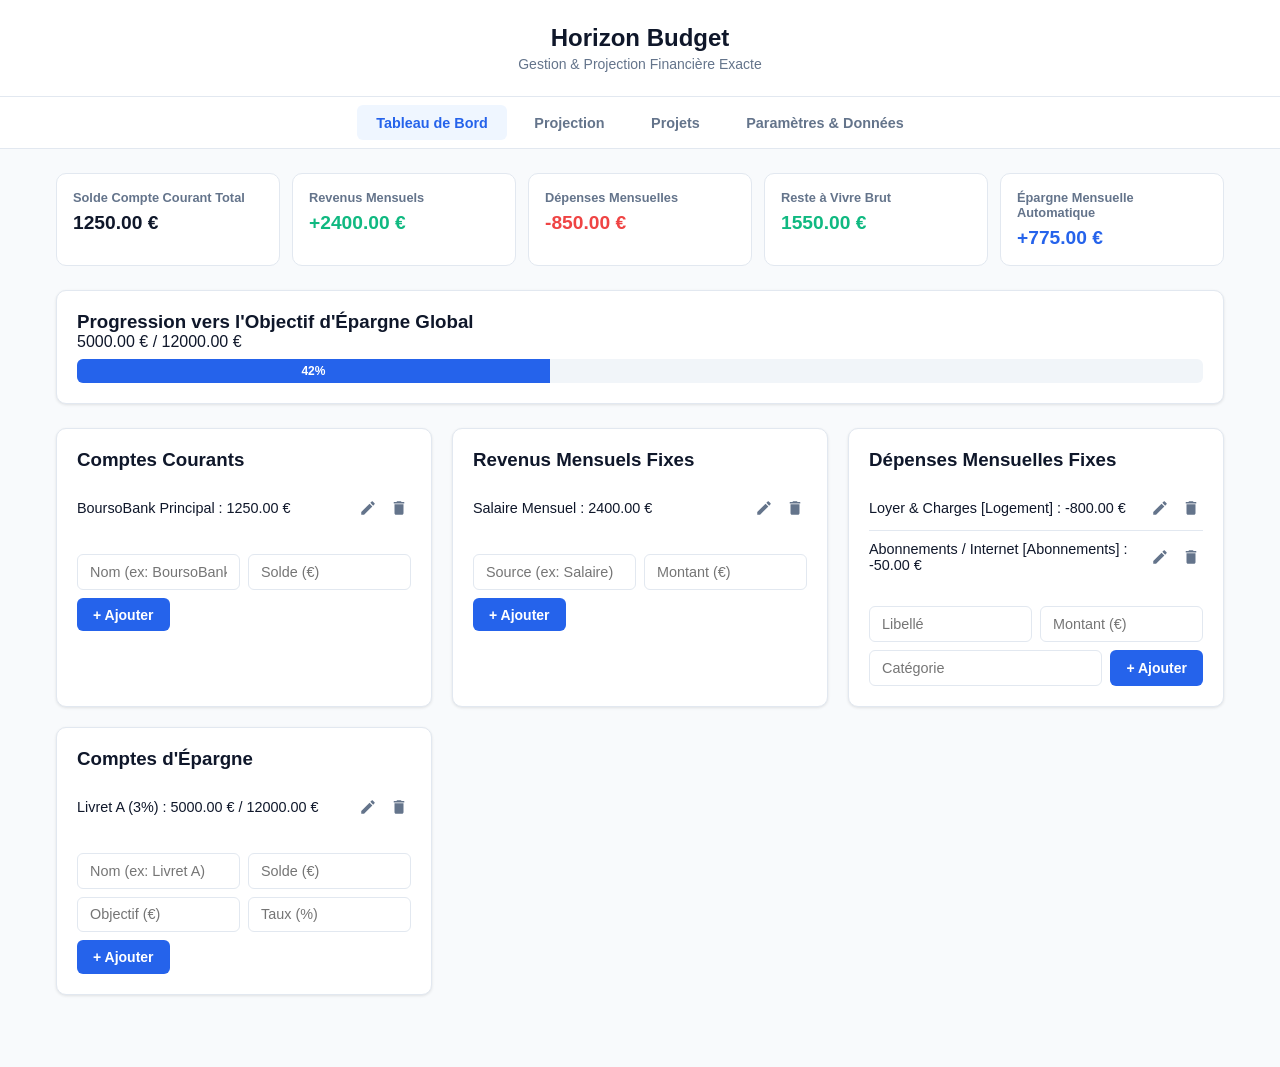
==== commit 1558b2ec: "Add files via upload" ====
--- a/index.html
+++ b/index.html
@@ -3,146 +3,249 @@
 <head>
     <meta charset="UTF-8">
     <meta name="viewport" content="width=device-width, initial-scale=1.0">
-    <title>Gestion & Projection Budgétaire</title>
+    <title>Horizon Budget - Gestion & Projection Financière</title>
     <link rel="stylesheet" href="style.css">
 </head>
 <body>
-    <header>
-        <h1>Gestion & Projection Budgétaire</h1>
-        <div class="actions-io">
-            <button id="export-btn" class="btn secondary">Exporter (JSON)</button>
-            <label for="import-file" class="btn secondary">Importer (JSON)</label>
-            <input type="file" id="import-file" accept=".json" style="display: none;">
-            <button id="reset-btn" class="btn danger">Réinitialiser</button>
+
+    <header class="main-header">
+        <h1>Horizon Budget</h1>
+        <p class="subtitle">Gestion & Projection Financière Exacte</p>
+    </header>
+
+    <nav class="main-nav">
+        <button class="nav-btn active" data-tab="tab-dashboard">Tableau de Bord</button>
+        <button class="nav-btn" data-tab="tab-projection">Projection</button>
+        <button class="nav-btn" data-tab="tab-projects">Projets</button>
+        <button class="nav-btn" data-tab="tab-settings">Paramètres & Données</button>
+    </nav>
+
+    <main class="container">
+
+        <!-- ONGLET TABLEAU DE BORD -->
+        <section id="tab-dashboard" class="tab-content active">
+            <div class="metrics-grid">
+                <div class="metric-card">
+                    <span class="metric-label">Solde Compte Courant Total</span>
+                    <span class="metric-value" id="metric-total-checking">0.00 €</span>
+                </div>
+                <div class="metric-card">
+                    <span class="metric-label">Revenus Mensuels</span>
+                    <span class="metric-value text-success" id="metric-income">+0.00 €</span>
+                </div>
+                <div class="metric-card">
+                    <span class="metric-label">Dépenses Mensuelles</span>
+                    <span class="metric-value text-danger" id="metric-expense">-0.00 €</span>
+                </div>
+                <div class="metric-card">
+                    <span class="metric-label">Reste à Vivre Brut</span>
+                    <span class="metric-value" id="metric-leftover">0.00 €</span>
+                </div>
+                <div class="metric-card">
+                    <span class="metric-label">Épargne Mensuelle Automatique</span>
+                    <span class="metric-value text-primary" id="metric-savings-monthly">+0.00 €</span>
+                </div>
+            </div>
+
+            <!-- PROGRÈS ÉPARGNE -->
+            <div class="card margin-top">
+                <h3>Progression vers l'Objectif d'Épargne Global</h3>
+                <p id="progress-text" class="section-desc">0.00 € / 0.00 €</p>
+                <div class="progress-container">
+                    <div class="progress-bar" id="savings-progress-bar">0%</div>
+                </div>
+            </div>
+
+            <!-- COMPTES & OPÉRATIONS -->
+            <div class="grid-2-cols margin-top">
+                <!-- COMPTES COURANTS -->
+                <div class="card">
+                    <h3>Comptes Courants</h3>
+                    <ul class="item-list" id="list-checkings"></ul>
+                    <form id="form-checking" class="form-inline margin-top">
+                        <input type="text" id="checking-label" placeholder="Nom (ex: BoursoBank)" required>
+                        <input type="number" step="0.01" id="checking-amount" placeholder="Solde (€)" required>
+                        <button type="submit" class="btn primary-btn">+ Ajouter</button>
+                    </form>
+                </div>
+
+                <!-- REVENUS FIXES -->
+                <div class="card">
+                    <h3>Revenus Mensuels Fixes</h3>
+                    <ul class="item-list" id="list-incomes"></ul>
+                    <form id="form-income" class="form-inline margin-top">
+                        <input type="text" id="income-label" placeholder="Source (ex: Salaire)" required>
+                        <input type="number" step="0.01" id="income-amount" placeholder="Montant (€)" required>
+                        <button type="submit" class="btn primary-btn">+ Ajouter</button>
+                    </form>
+                </div>
+
+                <!-- DÉPENSES FIXES -->
+                <div class="card">
+                    <h3>Dépenses Mensuelles Fixes</h3>
+                    <ul class="item-list" id="list-expenses"></ul>
+                    <form id="form-expense" class="form-inline margin-top">
+                        <input type="text" id="expense-label" placeholder="Libellé" required>
+                        <input type="number" step="0.01" id="expense-amount" placeholder="Montant (€)" required>
+                        <input type="text" id="expense-category" placeholder="Catégorie" required>
+                        <button type="submit" class="btn primary-btn">+ Ajouter</button>
+                    </form>
+                </div>
+
+                <!-- SUPPORTS D'ÉPARGNE -->
+                <div class="card">
+                    <h3>Comptes d'Épargne</h3>
+                    <ul class="item-list" id="list-savings"></ul>
+                    <form id="form-savings" class="form-inline margin-top">
+                        <input type="text" id="savings-label" placeholder="Nom (ex: Livret A)" required>
+                        <input type="number" step="0.01" id="savings-current" placeholder="Solde (€)" required>
+                        <input type="number" step="0.01" id="savings-target" placeholder="Objectif (€)" required>
+                        <input type="number" step="0.1" id="savings-rate-interest" placeholder="Taux (%)">
+                        <button type="submit" class="btn primary-btn">+ Ajouter</button>
+                    </form>
+                </div>
+            </div>
+        </section>
+
+        <!-- ONGLET PROJECTION -->
+        <section id="tab-projection" class="tab-content">
+            <div class="card">
+                <h3>Projection Financière</h3>
+                <p class="section-desc">Visualisez l'évolution prévisionnelle de vos solde de compte courant et d'épargne.</p>
+                <div class="table-wrapper margin-top">
+                    <table class="projection-table">
+                        <thead>
+                            <tr>
+                                <th>Date / Mois</th>
+                                <th>Solde Dép.</th>
+                                <th>Revenus</th>
+                                <th>Dépenses</th>
+                                <th>Épargne auto.</th>
+                                <th>Événements / Projets</th>
+                                <th>Solde Fin C.C</th>
+                                <th>Solde Épargne</th>
+                                <th>Action</th>
+                            </tr>
+                        </thead>
+                        <tbody id="projection-tbody"></tbody>
+                    </table>
+                </div>
+            </div>
+        </section>
+
+        <!-- ONGLET PROJETS -->
+        <section id="tab-projects" class="tab-content">
+            <div class="card">
+                <h3>Ajouter un Projet ponctuel</h3>
+                <form id="form-project-page" class="form-grid margin-top">
+                    <div class="form-group">
+                        <label>Nom du projet :</label>
+                        <input type="text" id="project-label-p" placeholder="ex: Vacances d'été" required>
+                    </div>
+                    <div class="form-group">
+                        <label>Coût estimé (€) :</label>
+                        <input type="number" step="0.01" id="project-amount-p" placeholder="1000" required>
+                    </div>
+                    <div class="form-group">
+                        <label>Mois de réalisation (AAAA-MM) :</label>
+                        <input type="month" id="project-date-p" required>
+                    </div>
+                    <div class="form-group">
+                        <label>Source de financement :</label>
+                        <select id="project-source-p">
+                            <option value="checking">Compte Courant</option>
+                            <option value="savings">Épargne</option>
+                        </select>
+                    </div>
+                    <button type="submit" class="btn primary-btn grid-span-full">+ Planifier le projet</button>
+                </form>
+            </div>
+
+            <div class="card margin-top">
+                <h3>Liste des Projets Planifiés</h3>
+                <div id="projects-container" class="projects-grid margin-top"></div>
+            </div>
+        </section>
+
+        <!-- ONGLET PARAMÈTRES & DONNÉES -->
+        <section id="tab-settings" class="tab-content">
+            <div class="card">
+                <h3>Configuration Générale</h3>
+                <div class="form-grid margin-top">
+                    <div class="form-group">
+                        <label>Jour de versement de la paie :</label>
+                        <input type="number" id="pay-day" min="1" max="31">
+                    </div>
+                    <div class="form-group">
+                        <label>Paie reçue ce mois-ci ?</label>
+                        <select id="pay-received">
+                            <option value="false">Non (À inclure ce mois-ci)</option>
+                            <option value="true">Oui (Déjà perçue)</option>
+                        </select>
+                    </div>
+                    <div class="form-group">
+                        <label>Horizon de projection (mois) :</label>
+                        <input type="number" id="horizon" min="1" max="60">
+                    </div>
+                    <div class="form-group">
+                        <label>Taux d'épargne du reste à vivre (%) :</label>
+                        <input type="number" id="savings-rate" min="0" max="100">
+                    </div>
+                </div>
+            </div>
+
+            <div class="card margin-top">
+                <h3>Gestion des Données (Import / Export)</h3>
+                <div class="form-inline margin-top" style="gap: 1rem;">
+                    <button id="export-btn" class="btn secondary-btn">Exporter les données (JSON)</button>
+                    <label for="import-file" class="btn secondary-btn" style="cursor: pointer;">
+                        Importer un fichier JSON
+                    </label>
+                    <input type="file" id="import-file" accept=".json" style="display: none;">
+                    <button id="reset-btn" class="btn danger-btn">Réinitialiser les données</button>
+                </div>
+            </div>
+        </section>
+
+    </main>
+
+    <!-- MODALE ÉDITION ÉLÉMENTS -->
+    <div class="modal-overlay" id="edit-modal">
+        <div class="modal-card">
+            <div class="modal-header">
+                <h3>Modifier l'élément</h3>
+                <button class="icon-btn" id="modal-close">&times;</button>
+            </div>
+            <div class="modal-body" id="modal-body"></div>
+            <div class="modal-footer">
+                <button class="btn secondary-btn" id="modal-cancel-btn">Annuler</button>
+                <button class="btn primary-btn" id="modal-save-btn">Enregistrer</button>
+            </div>
         </div>
-    </header>
-
-    <main class="container">
-        <!-- 1. PARAMÉTRAGE GLOBAL -->
-        <section class="card">
-            <h2>1. Paramétrage Global</h2>
-            <div class="form-grid">
+    </div>
+
+    <!-- MODALE VIREMENT PONCTUEL -->
+    <div class="modal-overlay" id="transfer-modal">
+        <div class="modal-card">
+            <div class="modal-header">
+                <h3>Virement exceptionnel</h3>
+                <button class="icon-btn" id="transfer-modal-close">&times;</button>
+            </div>
+            <div class="modal-body">
+                <p id="transfer-modal-desc" style="margin-bottom: 1rem; color: var(--text-secondary);"></p>
                 <div class="form-group">
-                    <label for="pay-day">Jour de paie (1-31) :</label>
-                    <input type="number" id="pay-day" min="1" max="31" value="25">
-                </div>
-                <div class="form-group">
-                    <label for="horizon">Horizon de projection (Mois) :</label>
-                    <input type="number" id="horizon" min="1" max="60" value="12">
-                </div>
-                <div class="form-group">
-                    <label for="savings-rate">Répartition épargne (% du reste à vivre) :</label>
-                    <input type="number" id="savings-rate" min="0" max="100" value="50">
-                </div>
-            </div>
-        </section>
-
-        <div class="grid-2-col">
-            <!-- 2. REVENUS & DÉPENSES -->
-            <section class="card">
-                <h2>2. Flux Financiers Récurrents</h2>
-                
-                <div class="form-group margin-bottom">
-                    <label for="initial-checking">Solde Actuel Compte Courant (€) :</label>
-                    <input type="number" id="initial-checking" placeholder="Ex: 1500" step="0.01">
-                </div>
-
-                <h3>Revenus Mensuels</h3>
-                <form id="form-income" class="form-inline">
-                    <input type="text" placeholder="Ex: Salaire" required id="income-label">
-                    <input type="number" placeholder="Montant (€)" step="0.01" required id="income-amount">
-                    <button type="submit" class="btn success">+</button>
-                </form>
-                <ul id="list-incomes" class="item-list"></ul>
-
-                <h3>Dépenses Récurrentes (Charges Fixes)</h3>
-                <form id="form-expense" class="form-inline">
-                    <input type="text" placeholder="Ex: Loyer" required id="expense-label">
-                    <input type="number" placeholder="Montant (€)" step="0.01" required id="expense-amount">
-                    <button type="submit" class="btn success">+</button>
-                </form>
-                <ul id="list-expenses" class="item-list"></ul>
-            </section>
-
-            <!-- COMPTES D'ÉPARGNE & PROJETS -->
-            <section class="card">
-                <h2>3. Épargne & Projets</h2>
-                
-                <h3>Comptes d'Épargne & Objectifs</h3>
-                <form id="form-savings" class="form-inline">
-                    <input type="text" placeholder="Nom (ex: Livret A)" required id="savings-label">
-                    <input type="number" placeholder="Solde (€)" step="0.01" required id="savings-current">
-                    <input type="number" placeholder="Objectif (€)" step="0.01" required id="savings-target">
-                    <button type="submit" class="btn success">+</button>
-                </form>
-                <ul id="list-savings" class="item-list"></ul>
-
-                <h3>Projets d'Achat (Ponctuels)</h3>
-                <form id="form-project" class="form-grid-mini">
-                    <input type="text" placeholder="Projet (ex: Voyage)" required id="project-label">
-                    <input type="number" placeholder="Montant (€)" step="0.01" required id="project-amount">
-                    <input type="month" required id="project-date">
-                    <select id="project-source">
-                        <option value="checking">Prélèvement Compte Courant</option>
-                        <option value="savings">Prélèvement Épargne</option>
-                    </select>
-                    <button type="submit" class="btn success full-width">Ajouter Projet</button>
-                </form>
-                <ul id="list-projects" class="item-list"></ul>
-            </section>
+                    <label for="transfer-amount-input">Montant (€) :</label>
+                    <input type="number" step="0.01" id="transfer-amount-input" placeholder="0.00">
+                </div>
+            </div>
+            <div class="modal-footer">
+                <button class="btn secondary-btn" id="transfer-cancel-btn">Annuler</button>
+                <button class="btn primary-btn" id="transfer-save-btn">Enregistrer</button>
+            </div>
         </div>
-
-        <!-- 4. SYNTHÈSE & PROJECTIONS -->
-        <section class="card highlight">
-            <h2>4. Synthèse Financière</h2>
-            <div class="metrics-grid">
-                <div class="metric">
-                    <span class="metric-title">Total Revenus</span>
-                    <span id="metric-income" class="metric-value">0.00 €</span>
-                </div>
-                <div class="metric">
-                    <span class="metric-title">Total Dépenses Fixes</span>
-                    <span id="metric-expense" class="metric-value">0.00 €</span>
-                </div>
-                <div class="metric">
-                    <span class="metric-title">Reste à Vivre Brut</span>
-                    <span id="metric-leftover" class="metric-value">0.00 €</span>
-                </div>
-                <div class="metric">
-                    <span class="metric-title">Épargne Mensuelle</span>
-                    <span id="metric-savings-monthly" class="metric-value">0.00 €</span>
-                </div>
-            </div>
-
-            <h3>Progression vers l'Objectif d'Épargne Total</h3>
-            <div class="progress-bar-container">
-                <div id="savings-progress-bar" class="progress-bar" style="width: 0%;">0%</div>
-            </div>
-            <p id="progress-text" class="text-center">0 € / 0 €</p>
-        </section>
-
-        <section class="card">
-            <h2>Tableau Dynamique de Projection</h2>
-            <div class="table-responsive">
-                <table>
-                    <thead>
-                        <tr>
-                            <th>Mois (Échéance / Paie)</th>
-                            <th>Solde Courant Avant Paie</th>
-                            <th>Solde Courant Après Paie</th>
-                            <th>Capital Épargne Total</th>
-                            <th>Patrimoine Net Total</th>
-                            <th>Détails & Projets</th>
-                        </tr>
-                    </thead>
-                    <tbody id="projection-tbody">
-                        <!-- Généré dynamiquement en JS -->
-                    </tbody>
-                </table>
-            </div>
-        </section>
-    </main>
+    </div>
 
     <script src="app.js"></script>
+    
 </body>
 </html>
--- a/style.css
+++ b/style.css
@@ -1,334 +1,497 @@
-/* ==========================================================================
-   VARIABLES & DESIGN SYSTEM
-   ========================================================================== */
 :root {
-    --primary: #0f172a;
-    --primary-light: #1e293b;
-    --accent: #4f46e5;
-    --accent-hover: #4338ca;
-    --accent-subtle: #eef2ff;
-    
+    --primary: #2563eb;
+    --primary-hover: #1d4ed8;
+    --primary-light: #eff6ff;
     --success: #10b981;
     --danger: #ef4444;
-    
     --bg-main: #f8fafc;
     --bg-card: #ffffff;
-    
-    --text-main: #334155;
-    --text-muted: #64748b;
-    --border: #e2e8f0;
-    
+    --bg-subtle: #f1f5f9;
+    --text-primary: #0f172a;
+    --text-secondary: #64748b;
+    --border-color: #e2e8f0;
     --radius-sm: 6px;
     --radius-md: 10px;
-    --radius-lg: 16px;
-    
-    --shadow-sm: 0 1px 3px rgba(0, 0, 0, 0.05);
-    --shadow-md: 0 4px 6px -1px rgba(0, 0, 0, 0.05);
-    --transition: all 0.2s ease-in-out;
-}
-
-/* ==========================================================================
-   RESET & RESPONSIVE LAYOUT
-   ========================================================================== */
+    --radius-lg: 14px;
+    --shadow-sm: 0 1px 3px rgba(0,0,0,0.1);
+    --shadow-md: 0 4px 6px -1px rgba(0,0,0,0.1);
+}
+
 * {
     box-sizing: border-box;
     margin: 0;
     padding: 0;
+    font-family: -apple-system, BlinkMacSystemFont, "Segoe UI", Roboto, Helvetica, Arial, sans-serif;
 }
 
 body {
     background-color: var(--bg-main);
-    color: var(--text-main);
-    font-family: -apple-system, BlinkMacSystemFont, "Segoe UI", Roboto, Helvetica, Arial, sans-serif;
-    line-height: 1.5;
+    color: var(--text-primary);
     padding-bottom: 3rem;
-    -webkit-font-smoothing: antialiased;
-}
-
-header {
-    background: linear-gradient(135deg, var(--primary) 0%, var(--primary-light) 100%);
-    color: #ffffff;
-    padding: 1.2rem 1.5rem;
-    display: flex;
-    justify-content: space-between;
-    align-items: center;
-    flex-wrap: wrap;
-    gap: 1rem;
-    box-shadow: var(--shadow-md);
-}
-
-header h1 {
-    font-size: 1.3rem;
+}
+
+/* EN-TÊTE PRINCIPAL */
+.main-header {
+    background-color: var(--bg-card);
+    border-bottom: 1px solid var(--border-color);
+    padding: 1.5rem 1rem;
+    text-align: center;
+}
+
+.main-header h1 {
+    font-size: 1.5rem;
     font-weight: 700;
 }
 
-.actions-io {
-    display: flex;
+.subtitle {
+    color: var(--text-secondary);
+    font-size: 0.875rem;
+    margin-top: 0.25rem;
+}
+
+/* NAVIGATION RÉACTIVE */
+.main-nav {
+    display: flex;
+    justify-content: flex-start;
     gap: 0.5rem;
-    flex-wrap: wrap;
-}
-
+    background-color: var(--bg-card);
+    border-bottom: 1px solid var(--border-color);
+    padding: 0.5rem 1rem;
+    overflow-x: auto;
+    white-space: nowrap;
+    -webkit-overflow-scrolling: touch;
+}
+
+@media (min-width: 640px) {
+    .main-nav {
+        justify-content: center;
+    }
+}
+
+.nav-btn {
+    padding: 0.6rem 1.2rem;
+    border: none;
+    background: transparent;
+    color: var(--text-secondary);
+    font-weight: 600;
+    font-size: 0.9rem;
+    border-radius: var(--radius-sm);
+    cursor: pointer;
+    transition: all 0.2s ease;
+    flex: 0 0 auto;
+}
+
+.nav-btn:hover {
+    background-color: var(--bg-subtle);
+    color: var(--text-primary);
+}
+
+.nav-btn.active {
+    background-color: var(--primary-light);
+    color: var(--primary);
+}
+
+/* CONTENEUR PRINCIPAL */
 .container {
     max-width: 1200px;
     margin: 1.5rem auto;
     padding: 0 1rem;
-    display: flex;
-    flex-direction: column;
-    gap: 1.5rem;
-}
-
-.grid-2-col {
+    width: 100%;
+}
+
+.tab-content {
+    display: none;
+}
+
+.tab-content.active {
+    display: block;
+}
+
+.card {
+    background-color: var(--bg-card);
+    border: 1px solid var(--border-color);
+    border-radius: var(--radius-md);
+    padding: 1.25rem;
+    box-shadow: var(--shadow-sm);
+}
+
+.margin-top {
+    margin-top: 1.5rem;
+}
+
+/* GRILLES DE LAYOUT RESPONSIVES */
+.grid-2-cols {
     display: grid;
-    grid-template-columns: repeat(2, 1fr);
-    gap: 1.5rem;
-}
-
-/* Responsive Grid Adaptation */
-@media (max-width: 850px) {
-    .grid-2-col {
-        grid-template-columns: 1fr;
-    }
-    
-    header {
-        flex-direction: column;
-        align-items: stretch;
-    }
-
-    .actions-io {
-        justify-content: space-between;
-    }
-
-    .actions-io .btn, .actions-io label {
-        flex: 1;
-        text-align: center;
-        font-size: 0.8rem;
-        padding: 0.5rem;
-    }
-}
-
-/* ==========================================================================
-   COMPOSANTS & FORMULAIRES
-   ========================================================================== */
-.card {
-    background: var(--bg-card);
-    border-radius: var(--radius-lg);
-    padding: 1.5rem;
-    border: 1px solid var(--border);
-    box-shadow: var(--shadow-sm);
-}
-
-.card.highlight {
-    border-top: 4px solid var(--accent);
-}
-
-h2 {
-    font-size: 1.1rem;
-    font-weight: 700;
-    color: var(--primary);
-    margin-bottom: 1rem;
-}
-
-h3 {
-    font-size: 0.85rem;
-    text-transform: uppercase;
-    letter-spacing: 0.05em;
-    font-weight: 600;
-    color: var(--text-muted);
-    margin: 1.25rem 0 0.5rem 0;
-    padding-bottom: 0.25rem;
-    border-bottom: 1px solid var(--border);
-}
-
-.margin-bottom {
-    margin-bottom: 1rem;
-}
-
-.form-grid {
-    display: grid;
-    grid-template-columns: repeat(auto-fit, minmax(180px, 1fr));
-    gap: 1rem;
-}
-
-.form-grid-mini {
-    display: grid;
-    grid-template-columns: repeat(auto-fit, minmax(130px, 1fr));
-    gap: 0.5rem;
-    margin-bottom: 1rem;
-}
-
-.full-width {
-    grid-column: 1 / -1;
-}
-
-.form-group {
-    display: flex;
-    flex-direction: column;
-    gap: 0.3rem;
-}
-
-.form-group label {
-    font-size: 0.85rem;
-    font-weight: 600;
-}
-
-.form-inline {
-    display: flex;
-    gap: 0.5rem;
-    margin-bottom: 1rem;
-}
-
-input, select {
-    width: 100%;
-    padding: 0.6rem;
-    border: 1px solid var(--border);
-    border-radius: var(--radius-sm);
-    font-size: 0.9rem;
-    color: var(--text-main);
-}
-
-input:focus, select:focus {
-    outline: none;
-    border-color: var(--accent);
-    box-shadow: 0 0 0 3px rgba(79, 70, 229, 0.12);
-}
-
-/* ==========================================================================
-   BOUTONS & ACTIONS
-   ========================================================================== */
-.btn {
-    display: inline-flex;
-    align-items: center;
-    justify-content: center;
-    gap: 0.3rem;
-    padding: 0.55rem 1rem;
-    font-size: 0.85rem;
-    font-weight: 600;
-    border-radius: var(--radius-sm);
-    border: none;
-    cursor: pointer;
-    transition: var(--transition);
-}
-
-.btn.success { background-color: var(--accent); color: #fff; }
-.btn.success:hover { background-color: var(--accent-hover); }
-.btn.secondary { background-color: rgba(255, 255, 255, 0.2); color: #fff; }
-.btn.secondary:hover { background-color: rgba(255, 255, 255, 0.3); }
-.btn.danger { background-color: #fee2e2; color: var(--danger); }
-.btn.danger:hover { background-color: var(--danger); color: #fff; }
-
-.btn-icon {
-    padding: 0.3rem 0.5rem;
-    font-size: 0.75rem;
-    border-radius: 4px;
-    border: 1px solid var(--border);
-    background: #fff;
-    cursor: pointer;
-}
-
-.btn-icon:hover { background-color: var(--accent-subtle); }
-
-/* ==========================================================================
-   LISTES
-   ========================================================================== */
-.item-list {
-    list-style: none;
-    display: flex;
-    flex-direction: column;
-    gap: 0.4rem;
-    margin-bottom: 1rem;
-}
-
-.item-list li {
-    display: flex;
-    justify-content: space-between;
-    align-items: center;
-    padding: 0.5rem 0.75rem;
-    background-color: var(--bg-main);
-    border-radius: var(--radius-sm);
-    font-size: 0.85rem;
-    border: 1px solid var(--border);
-}
-
-.item-actions {
-    display: flex;
-    gap: 0.3rem;
-}
-
-/* ==========================================================================
-   METRIQUES & TABLEAU
-   ========================================================================== */
+    grid-template-columns: repeat(auto-fit, minmax(280px, 1fr));
+    gap: 1.25rem;
+}
+
 .metrics-grid {
     display: grid;
     grid-template-columns: repeat(auto-fit, minmax(160px, 1fr));
+    gap: 0.75rem;
+}
+
+.metric-card {
+    background-color: var(--bg-card);
+    border: 1px solid var(--border-color);
+    border-radius: var(--radius-md);
+    padding: 1rem;
+    display: flex;
+    flex-direction: column;
+    gap: 0.4rem;
+}
+
+.metric-label {
+    font-size: 0.8rem;
+    color: var(--text-secondary);
+    font-weight: 600;
+}
+
+.metric-value {
+    font-size: 1.2rem;
+    font-weight: 700;
+}
+
+.text-success { color: var(--success); }
+.text-danger { color: var(--danger); }
+.text-primary { color: var(--primary); }
+
+/* BARRE DE PROGRESSION ÉPARGNE */
+.progress-container {
+    width: 100%;
+    background-color: var(--bg-subtle);
+    border-radius: var(--radius-sm);
+    height: 1.5rem;
+    overflow: hidden;
+    margin-top: 0.5rem;
+}
+
+.progress-bar {
+    height: 100%;
+    background-color: var(--primary);
+    color: #fff;
+    font-size: 0.75rem;
+    font-weight: 700;
+    display: flex;
+    align-items: center;
+    justify-content: center;
+    transition: width 0.3s ease;
+}
+
+/* LISTES D'ÉLÉMENTS */
+.item-list {
+    list-style: none;
+    margin-top: 1rem;
+}
+
+.item-list li {
+    display: flex;
+    justify-content: space-between;
+    align-items: center;
+    padding: 0.6rem 0;
+    border-bottom: 1px solid var(--border-color);
+    font-size: 0.9rem;
+}
+
+.item-list li:last-child {
+    border-bottom: none;
+}
+
+.item-actions {
+    display: flex;
+    gap: 0.4rem;
+}
+
+.icon-btn {
+    background: transparent;
+    border: none;
+    cursor: pointer;
+    padding: 0.2rem;
+    border-radius: var(--radius-sm);
+    display: flex;
+    align-items: center;
+    justify-content: center;
+}
+
+.icon-btn svg {
+    width: 18px;
+    height: 18px;
+    fill: var(--text-secondary);
+    transition: fill 0.2s;
+}
+
+.icon-btn:hover svg {
+    fill: var(--text-primary);
+}
+
+.delete-btn:hover svg {
+    fill: var(--danger);
+}
+
+/* FORMULAIRES DE CRÉATION & Saisie */
+.form-inline {
+    display: flex;
+    flex-wrap: wrap;
+    gap: 0.5rem;
+}
+
+.form-inline input, 
+.form-inline select, 
+.form-inline button {
+    flex: 1 1 100%;
+}
+
+@media (min-width: 640px) {
+    .form-inline input, 
+    .form-inline select {
+        flex: 1 1 140px;
+    }
+    .form-inline button {
+        flex: 0 0 auto;
+    }
+}
+
+.form-grid {
+    display: grid;
+    grid-template-columns: repeat(auto-fit, minmax(200px, 1fr));
     gap: 1rem;
-    margin-bottom: 1.5rem;
-}
-
-.metric {
-    background: var(--bg-card);
+}
+
+.grid-span-full {
+    grid-column: 1 / -1;
+}
+
+.form-group {
+    display: flex;
+    flex-direction: column;
+    gap: 0.3rem;
+}
+
+.form-group label {
+    font-size: 0.85rem;
+    font-weight: 600;
+    color: var(--text-secondary);
+}
+
+input, select {
+    padding: 0.55rem 0.75rem;
+    border: 1px solid var(--border-color);
+    border-radius: var(--radius-sm);
+    font-size: 0.9rem;
+    outline: none;
+    background-color: #fff;
+    width: 100%;
+}
+
+input:focus, select:focus {
+    border-color: var(--primary);
+}
+
+/* BOUTONS GENERIQUES */
+.btn {
+    padding: 0.55rem 1rem;
+    border-radius: var(--radius-sm);
+    font-weight: 600;
+    font-size: 0.875rem;
+    cursor: pointer;
+    border: none;
+    transition: all 0.2s;
+}
+
+.primary-btn {
+    background-color: var(--primary);
+    color: #fff;
+}
+
+.primary-btn:hover {
+    background-color: var(--primary-hover);
+}
+
+.secondary-btn {
+    background-color: var(--bg-subtle);
+    color: var(--text-primary);
+    border: 1px solid var(--border-color);
+}
+
+.secondary-btn:hover {
+    background-color: var(--border-color);
+}
+
+.danger-btn {
+    background-color: var(--danger);
+    color: #fff;
+}
+
+/* TABLEAU DE PROJECTION (SCROLL MOBILE) */
+.table-wrapper {
+    width: 100%;
+    overflow-x: auto;
+    -webkit-overflow-scrolling: touch;
+    border-radius: var(--radius-sm);
+    border: 1px solid var(--border-color);
+}
+
+.projection-table {
+    width: 100%;
+    min-width: 750px;
+    border-collapse: collapse;
+    font-size: 0.875rem;
+    text-align: left;
+}
+
+.projection-table th, .projection-table td {
+    padding: 0.75rem 0.6rem;
+    border-bottom: 1px solid var(--border-color);
+}
+
+.projection-table th {
+    background-color: var(--bg-subtle);
+    font-weight: 600;
+    color: var(--text-secondary);
+}
+
+.projection-table tr.current-month {
+    background-color: var(--primary-light);
+}
+
+/* BOUTON D'ACTION DANS LE TABLEAU DE PROJECTION */
+td .btn-table-action {
+    display: inline-flex;
+    align-items: center;
+    justify-content: center;
+    padding: 0.35rem 0.75rem;
+    font-size: 0.78rem;
+    font-weight: 600;
+    white-space: nowrap;
+    border-radius: var(--radius-sm);
+    border: 1px solid var(--primary);
+    background-color: var(--primary-light);
+    color: var(--primary-hover);
+    cursor: pointer;
+    transition: all 0.2s ease-in-out;
+}
+
+td .btn-table-action:hover {
+    background-color: var(--primary);
+    color: #ffffff;
+    box-shadow: 0 2px 5px rgba(59, 130, 246, 0.25);
+}
+
+td .btn-table-action.has-value {
+    background-color: var(--bg-subtle);
+    border-color: var(--border-color);
+    color: var(--text-primary);
+}
+
+td .btn-table-action.has-value:hover {
+    background-color: var(--primary-light);
+    border-color: var(--primary);
+    color: var(--primary-hover);
+}
+
+/* MODALES DÉDIÉES & POPUPS */
+.modal-overlay {
+    position: fixed;
+    top: 0;
+    left: 0;
+    width: 100%;
+    height: 100%;
+    background: rgba(0, 0, 0, 0.4);
+    display: flex;
+    align-items: center;
+    justify-content: center;
     padding: 1rem;
+    opacity: 0;
+    pointer-events: none;
+    transition: opacity 0.2s ease;
+    z-index: 1000;
+}
+
+.modal-overlay.active {
+    opacity: 1;
+    pointer-events: auto;
+}
+
+.modal-card {
+    background: #ffffff;
+    width: 100%;
+    max-width: 450px;
+    max-height: 90vh;
+    display: flex;
+    flex-direction: column;
     border-radius: var(--radius-md);
-    border: 1px solid var(--border);
-    text-align: center;
-}
-
-.metric-title {
-    display: block;
+    box-shadow: var(--shadow-md);
+    overflow: hidden;
+}
+
+.modal-header {
+    display: flex;
+    justify-content: space-between;
+    align-items: center;
+    padding: 1rem 1.25rem;
+    border-bottom: 1px solid var(--border-color);
+}
+
+.modal-body {
+    padding: 1.25rem;
+    overflow-y: auto;
+}
+
+.modal-footer {
+    display: flex;
+    justify-content: flex-end;
+    gap: 0.5rem;
+    padding: 0.75rem 1.25rem;
+    border-top: 1px solid var(--border-color);
+    background-color: var(--bg-subtle);
+}
+
+/* CARTES DE PROJETS */
+.projects-grid {
+    display: grid;
+    grid-template-columns: repeat(auto-fill, minmax(240px, 1fr));
+    gap: 1rem;
+}
+
+.project-card {
+    border: 1px solid var(--border-color);
+    border-radius: var(--radius-sm);
+    padding: 1rem;
+    display: flex;
+    flex-direction: column;
+    justify-content: space-between;
+    background-color: #fff;
+}
+
+.project-header {
+    display: flex;
+    justify-content: space-between;
+    align-items: center;
+    margin-bottom: 0.5rem;
+}
+
+.project-title {
+    font-weight: 700;
+}
+
+.project-badge {
     font-size: 0.75rem;
-    font-weight: 600;
-    text-transform: uppercase;
-    color: var(--text-muted);
-}
-
-.metric-value {
-    font-size: 1.25rem;
-    font-weight: 700;
-    color: var(--primary);
-}
-
-.progress-bar-container {
-    background-color: #e2e8f0;
-    border-radius: 999px;
-    height: 16px;
-    margin: 0.5rem 0;
-    overflow: hidden;
-}
-
-.progress-bar {
-    background: linear-gradient(90deg, #10b981 0%, #34d399 100%);
-    height: 100%;
-    text-align: center;
-    color: white;
-    font-size: 0.7rem;
-    font-weight: 700;
-    line-height: 16px;
-}
-
-.text-center { text-align: center; font-size: 0.85rem; color: var(--text-muted); }
-
-.table-responsive {
-    overflow-x: auto;
-    border-radius: var(--radius-md);
-    border: 1px solid var(--border);
-}
-
-table {
-    width: 100%;
-    border-collapse: collapse;
-    background-color: var(--bg-card);
-    font-size: 0.85rem;
-    text-align: left;
-}
-
-th, td {
-    padding: 0.75rem 1rem;
-    border-bottom: 1px solid var(--border);
-    white-space: nowrap;
-}
-
-th { background-color: #f1f5f9; color: var(--primary); }
-tbody tr:hover { background-color: var(--accent-subtle); }
-
-td.negative { color: var(--danger); font-weight: 600; }
-td.positive { color: var(--success); font-weight: 600; }
-tr.current-month { background-color: #fefce8; }
+    background: var(--bg-subtle);
+    padding: 0.2rem 0.4rem;
+    border-radius: 4px;
+}
+/* SECTION D'ADMINISTRATION DES DONNÉES */
+.form-inline label.btn {
+    display: inline-flex;
+    align-items: center;
+    justify-content: center;
+    margin-bottom: 0;
+}
+
+@media (max-width: 639px) {
+    .form-inline .btn,
+    .form-inline label.btn {
+        width: 100%;
+    }
+}
